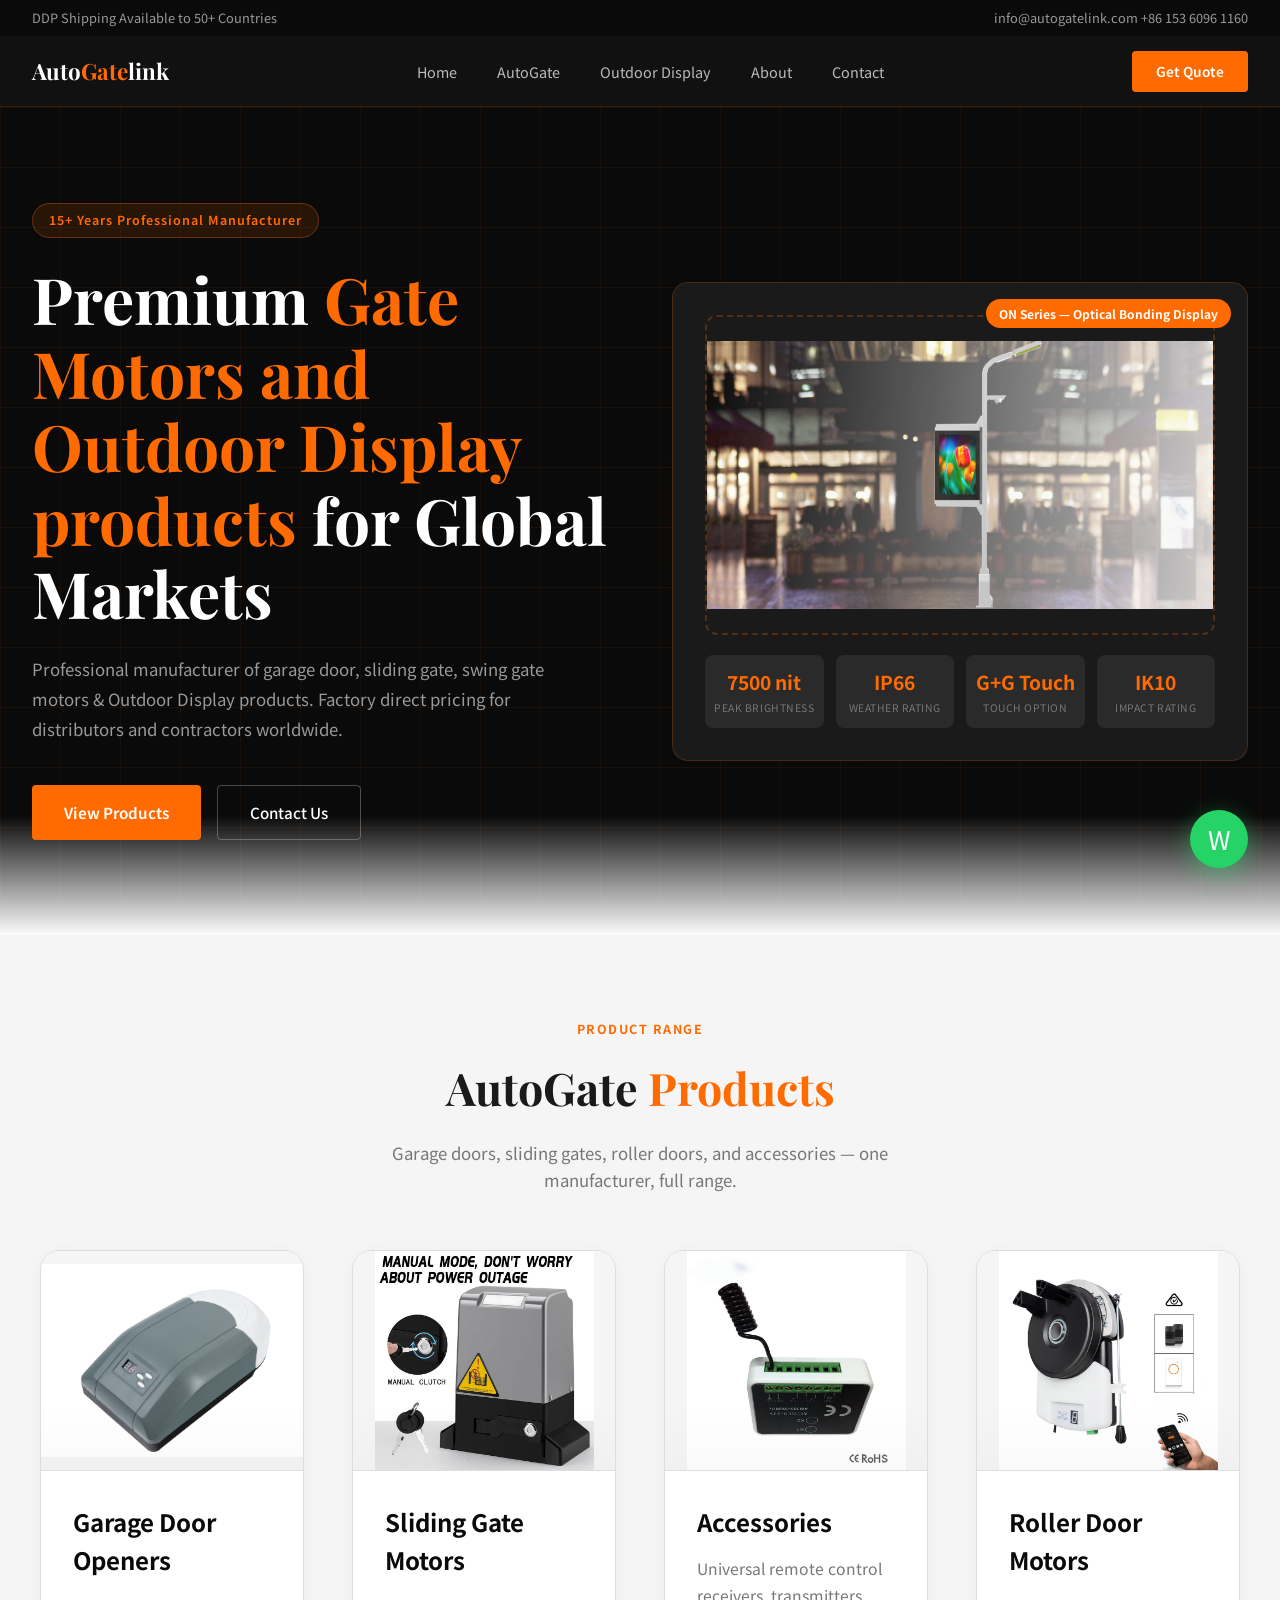
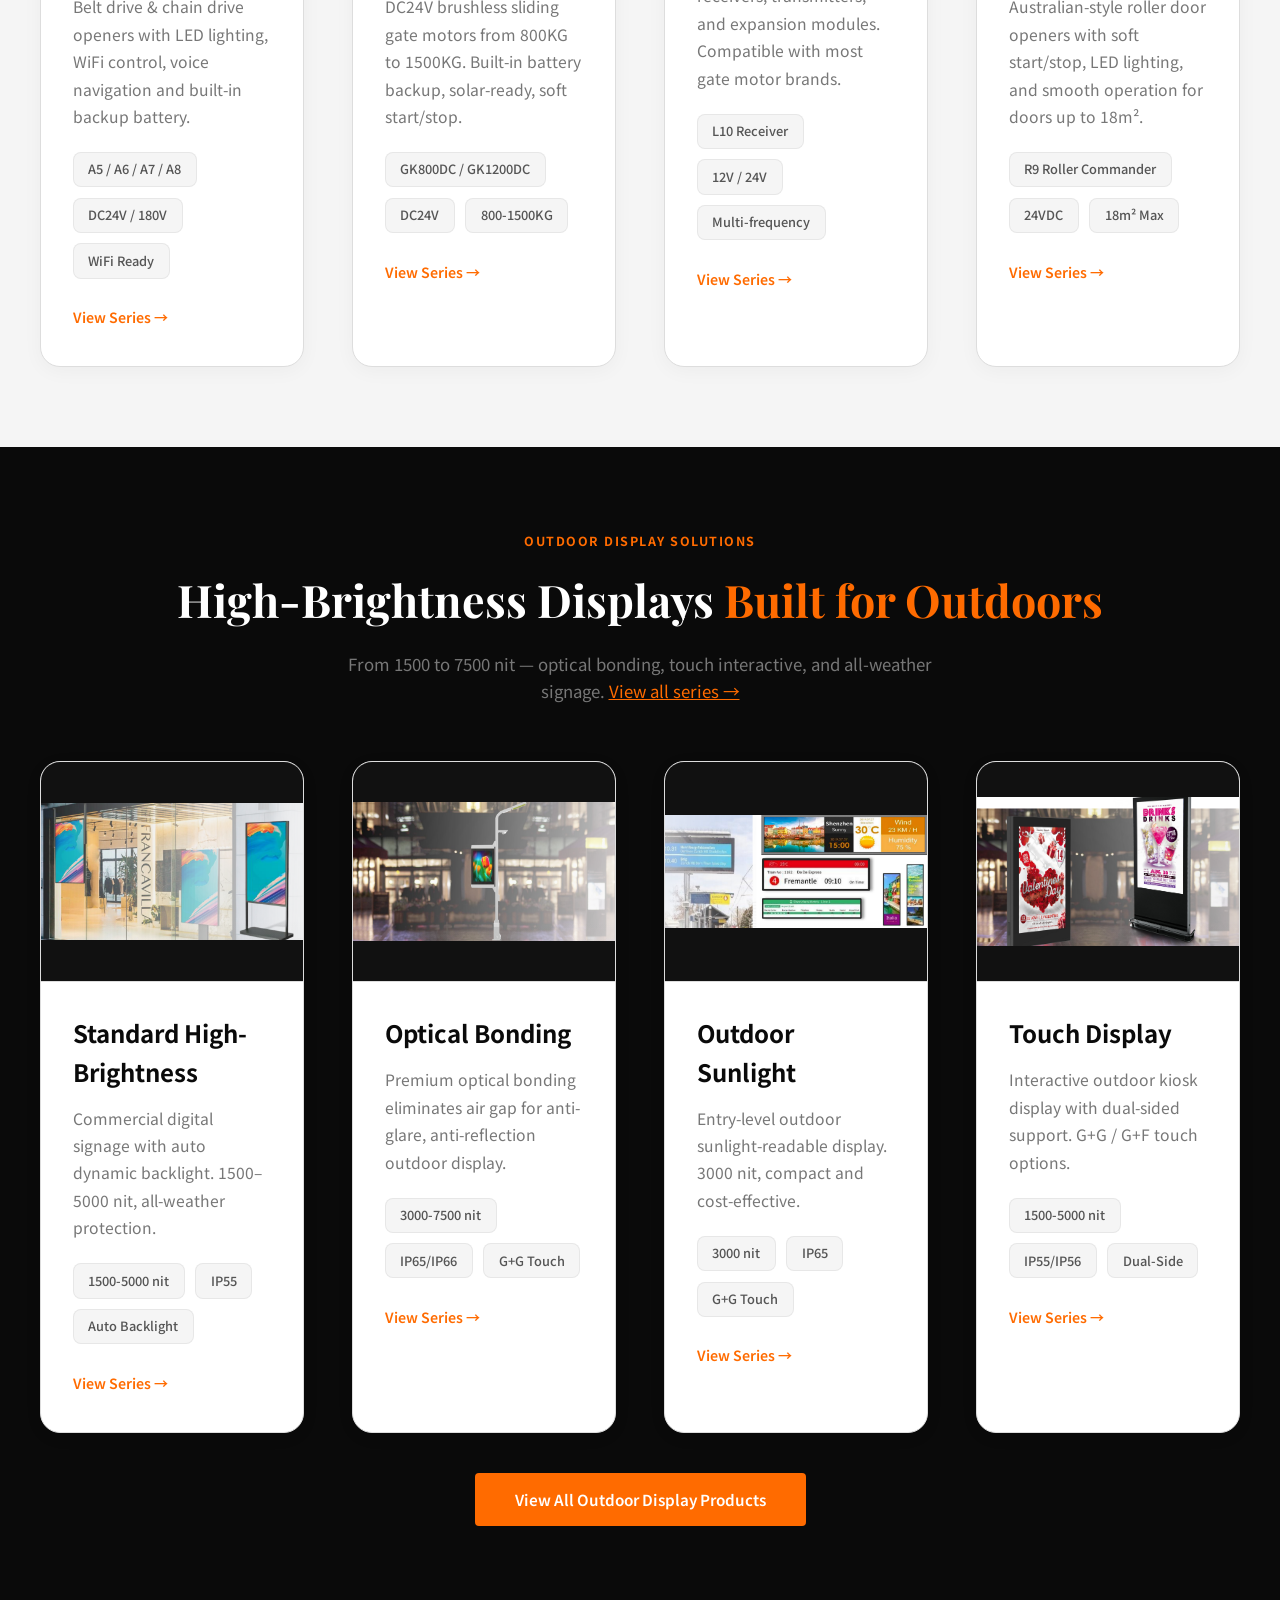
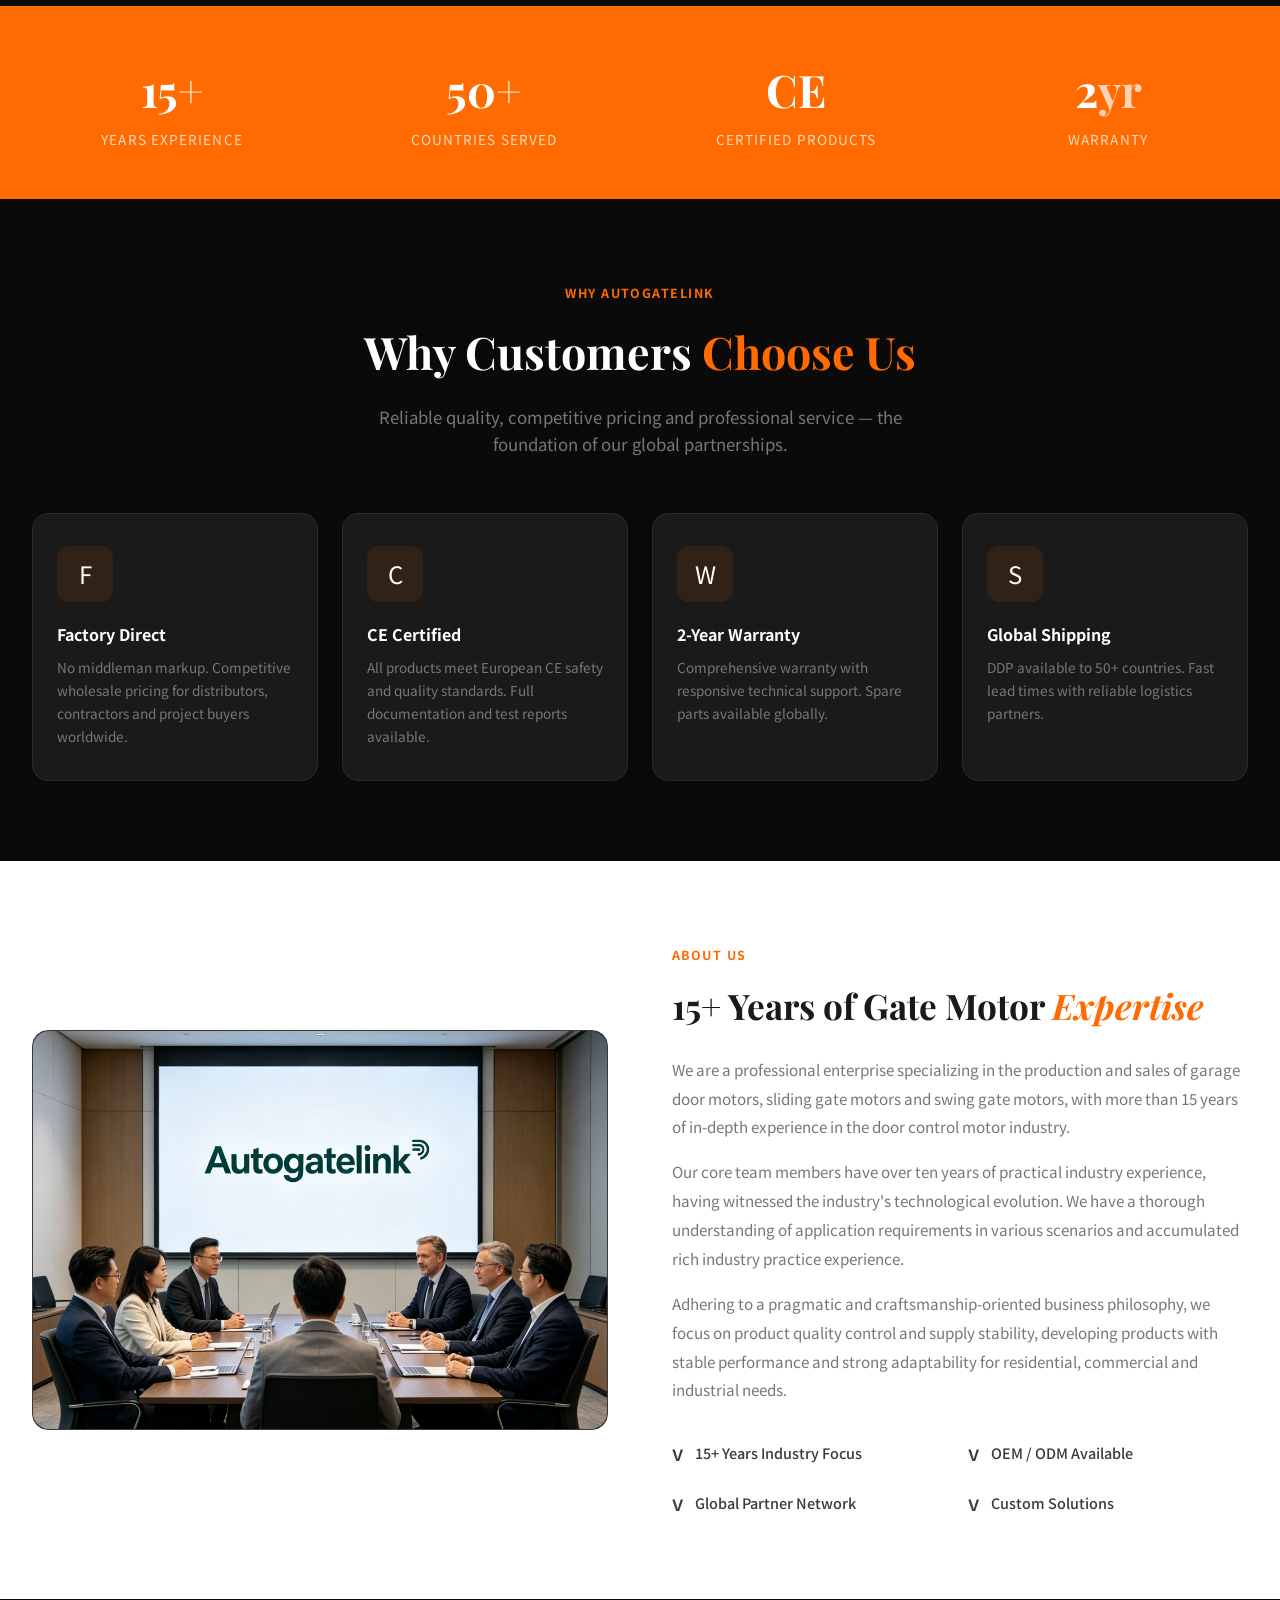
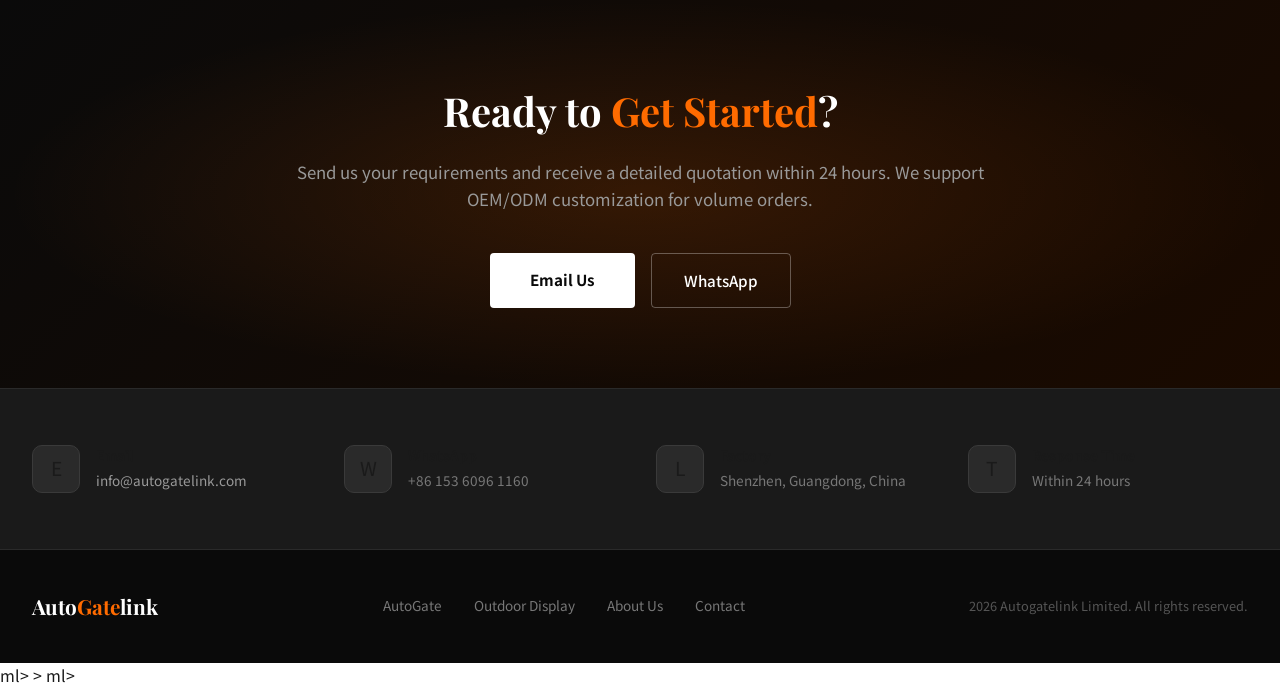
==== index.html @ 8f18ebf6 "add outdoor display add outdoor display" ====
﻿<!DOCTYPE html>
<html lang="en">
<head>
    <meta charset="UTF-8">
    <meta name="viewport" content="width=device-width, initial-scale=1.0">
    <title>Autogatelink Limited | Professional Gate Motor Manufacturer</title>
    <link rel="preconnect" href="https://fonts.googleapis.com">
    <link rel="preconnect" href="https://fonts.gstatic.com" crossorigin>
    <link href="https://fonts.googleapis.com/css2?family=Noto+Sans+SC:wght@300;400;500;600;700&family=Playfair+Display:wght@600;700&display=swap" rel="stylesheet">
    <style>
        :root {
            --primary: #FF6B00;
            --primary-dark: #E55A00;
            --dark: #0A0A0A;
            --gray-900: #1A1A1A;
            --gray-800: #2A2A2A;
            --gray-700: #3A3A3A;
            --gray-600: #555;
            --gray-500: #777;
            --gray-400: #999;
            --gray-300: #BBB;
            --gray-200: #DDD;
            --white: #FFFFFF;
            --bg-light: #F5F5F5;
        }
        * { margin: 0; padding: 0; box-sizing: border-box; }
        html { scroll-behavior: smooth; }
        body {
            font-family: 'Noto Sans SC', sans-serif;
            background: var(--white);
            color: var(--gray-900);
            line-height: 1.6;
            overflow-x: hidden;
        }

        /* Top Bar */
        .topbar { background: var(--dark); color: var(--gray-400); padding: 0.5rem 0; font-size: 0.8rem; }
        .topbar-inner { max-width: 1280px; margin: 0 auto; padding: 0 2rem; display: flex; justify-content: space-between; align-items: center; }
        .topbar a { color: var(--gray-400); text-decoration: none; transition: color 0.3s; }
        .topbar a:hover { color: var(--primary); }

        /* Navigation */
        nav { position: sticky; top: 0; z-index: 1000; background: rgba(10,10,10,0.97); backdrop-filter: blur(20px); border-bottom: 1px solid rgba(255,107,0,0.15); }
        .nav-inner { max-width: 1280px; margin: 0 auto; padding: 0 2rem; display: flex; justify-content: space-between; align-items: center; height: 70px; }
        .logo { font-family: 'Playfair Display', serif; font-size: 1.4rem; font-weight: 700; color: var(--white); text-decoration: none; }
        .logo span { color: var(--primary); }
        .nav-links { display: flex; gap: 2.5rem; list-style: none; }
        .nav-links a { color: var(--gray-300); text-decoration: none; font-size: 0.9rem; transition: color 0.3s; position: relative; }
        .nav-links a::after { content: ''; position: absolute; bottom: -4px; left: 0; width: 0; height: 2px; background: var(--primary); transition: width 0.3s; }
        .nav-links a:hover { color: var(--white); }
        .nav-links a:hover::after { width: 100%; }
        /* Products Dropdown */
        .nav-item-dropdown { position: relative; }
        .dropdown-menu { 
            position: absolute; top: 100%; left: 50%; transform: translateX(-50%) translateY(10px);
            background: rgba(10,10,10,0.98); backdrop-filter: blur(20px);
            border: 1px solid rgba(255,107,0,0.2); border-radius: 12px;
            padding: 0.75rem 0; min-width: 260px;
            opacity: 0; visibility: hidden; transition: all 0.25s ease;
            box-shadow: 0 20px 60px rgba(0,0,0,0.4);
        }
        .nav-item-dropdown:hover .dropdown-menu { opacity: 1; visibility: visible; transform: translateX(-50%) translateY(0); }
        .dropdown-menu a { display: block; padding: 0.75rem 1.5rem; color: var(--gray-300); text-decoration: none; font-size: 0.85rem; transition: all 0.2s; }
        .dropdown-menu a:hover { background: rgba(255,107,0,0.1); color: var(--primary); }
        .dropdown-menu a strong { color: var(--white); }
        .dropdown-divider { height: 1px; background: rgba(255,255,255,0.08); margin: 0.5rem 0; }

        .nav-cta { background: var(--primary); color: var(--white); padding: 0.6rem 1.5rem; border-radius: 4px; text-decoration: none; font-size: 0.85rem; font-weight: 600; transition: all 0.3s; }
        .nav-cta:hover { background: var(--primary-dark); transform: translateY(-2px); box-shadow: 0 8px 25px rgba(255,107,0,0.35); }

        /* Hero */
        .hero { min-height: 92vh; background: var(--dark); position: relative; display: flex; align-items: center; overflow: hidden; }
        .hero::after { content: ''; position: absolute; bottom: -1px; left: 0; right: 0; height: 120px; background: linear-gradient(to top, var(--white), transparent); }
        .hero-grid-bg { position: absolute; inset: 0; background-image: linear-gradient(rgba(255,107,0,0.06) 1px, transparent 1px), linear-gradient(90deg, rgba(255,107,0,0.06) 1px, transparent 1px); background-size: 60px 60px; }
        .hero-glow { position: absolute; top: 20%; right: 10%; width: 500px; height: 500px; background: radial-gradient(circle, rgba(255,107,0,0.15) 0%, transparent 70%); pointer-events: none; }
        .hero-inner { max-width: 1280px; margin: 0 auto; padding: 0 2rem; position: relative; z-index: 10; display: grid; grid-template-columns: 1fr 1fr; gap: 4rem; align-items: center; }
        .hero-badge { display: inline-flex; align-items: center; gap: 0.5rem; background: rgba(255,107,0,0.12); border: 1px solid rgba(255,107,0,0.3); color: var(--primary); padding: 0.4rem 1rem; border-radius: 50px; font-size: 0.78rem; font-weight: 600; letter-spacing: 0.08em; margin-bottom: 1.5rem; width: fit-content; }
        .hero h1 { font-family: 'Playfair Display', serif; font-size: clamp(2.8rem, 5vw, 4.2rem); color: var(--white); line-height: 1.15; margin-bottom: 1.5rem; }
        .hero h1 em { font-style: normal; color: var(--primary); }
        .hero-desc { font-size: 1.05rem; color: var(--gray-400); max-width: 520px; margin-bottom: 2.5rem; line-height: 1.8; }
        .hero-btns { display: flex; gap: 1rem; flex-wrap: wrap; }
        .btn-primary { background: var(--primary); color: var(--white); padding: 0.9rem 2rem; border-radius: 4px; text-decoration: none; font-weight: 600; font-size: 0.95rem; display: inline-flex; align-items: center; gap: 0.5rem; transition: all 0.3s; }
        .btn-primary:hover { background: var(--primary-dark); transform: translateY(-3px); box-shadow: 0 12px 35px rgba(255,107,0,0.4); }
        .btn-outline { background: transparent; color: var(--white); padding: 0.9rem 2rem; border-radius: 4px; text-decoration: none; font-weight: 500; font-size: 0.95rem; border: 1px solid rgba(255,255,255,0.25); transition: all 0.3s; }
        .btn-outline:hover { border-color: var(--primary); color: var(--primary); }
        .hero-product-card { background: var(--gray-900); border-radius: 16px; padding: 2rem; border: 1px solid rgba(255,107,0,0.2); position: relative; }
        .product-img-placeholder { width: 100%; height: 320px; background: linear-gradient(135deg, var(--gray-800) 0%, var(--gray-900) 100%); border-radius: 12px; display: flex; align-items: center; justify-content: center; flex-direction: column; gap: 0.5rem; border: 2px dashed rgba(255,107,0,0.25); }
        .product-img-placeholder .icon { font-size: 3rem; }
        .product-img-placeholder .text { font-size: 0.85rem; color: var(--gray-500); }
        .hero-model-tag { position: absolute; top: 1rem; right: 1rem; background: var(--primary); color: white; padding: 0.3rem 0.8rem; border-radius: 50px; font-size: 0.75rem; font-weight: 700; }
        .hero-specs-row { display: grid; grid-template-columns: repeat(4, 1fr); gap: 0.75rem; margin-top: 1.25rem; }
        .hero-spec { background: var(--gray-800); border-radius: 8px; padding: 0.75rem 0.5rem; text-align: center; }
        .hero-spec .val { font-size: 1.2rem; font-weight: 700; color: var(--primary); }
        .hero-spec .label { font-size: 0.65rem; color: var(--gray-500); text-transform: uppercase; letter-spacing: 0.05em; margin-top: 2px; }

        /* Section Commons */
        .section { padding: 5rem 2rem; }
        .section-dark { background: var(--dark); color: var(--white); }
        .section-light { background: var(--bg-light); }
        .section-white { background: var(--white); }
        .section-inner { max-width: 1280px; margin: 0 auto; }
        .section-tag { display: inline-block; color: var(--primary); font-size: 0.78rem; font-weight: 700; letter-spacing: 0.12em; text-transform: uppercase; margin-bottom: 0.75rem; }
        .section-title { font-family: 'Playfair Display', serif; font-size: clamp(2rem, 3.5vw, 2.8rem); margin-bottom: 1rem; }
        .section-title em { font-style: normal; color: var(--primary); }
        .section-subtitle { color: var(--gray-500); font-size: 1.05rem; max-width: 600px; }
        .section-header { margin-bottom: 3.5rem; }
        .section-header.center { text-align: center; }
        .section-header.center .section-subtitle { margin: 0 auto; }

        /* Products Grid - 2 Column Layout */
        .products-grid { display: grid; grid-template-columns: repeat(2, 1fr); gap: 3rem; max-width: 1100px; margin: 0 auto; }
        .product-card { background: var(--white); border-radius: 20px; overflow: hidden; border: 1px solid var(--gray-200); transition: all 0.4s cubic-bezier(0.4, 0, 0.2, 1); position: relative; box-shadow: 0 4px 20px rgba(0,0,0,0.04); }
        .product-card:hover { transform: translateY(-10px); box-shadow: 0 25px 70px rgba(0,0,0,0.12); border-color: var(--primary); }
        .product-card-img { height: 220px; background: linear-gradient(135deg, #fafafa 0%, #f0f0f0 100%); display: flex; align-items: center; justify-content: center; font-size: 3rem; border-bottom: 1px solid var(--gray-200); position: relative; overflow: hidden; }
        .product-card-img::after { content: ''; position: absolute; inset: 0; background: linear-gradient(to top, rgba(0,0,0,0.02) 0%, transparent 30%); }
        .product-card-badge { position: absolute; top: 1.5rem; left: 1.5rem; background: var(--primary); color: white; padding: 0.4rem 1.1rem; border-radius: 50px; font-size: 0.78rem; font-weight: 700; letter-spacing: 0.04em; text-transform: uppercase; }
        .product-card-body { padding: 2rem 2rem 2.25rem; }
        .product-card h3 { font-size: 1.5rem; font-weight: 700; margin-bottom: 0.85rem; color: var(--dark); }
        .product-card p { color: var(--gray-500); font-size: 0.98rem; margin-bottom: 1.35rem; line-height: 1.75; }
        .product-card-specs { display: flex; flex-wrap: wrap; gap: 0.65rem; margin-bottom: 1.6rem; }
        .spec-chip { background: var(--bg-light); color: var(--gray-600); padding: 0.4rem 0.9rem; border-radius: 8px; font-size: 0.8rem; font-weight: 500; border: 1px solid rgba(0,0,0,0.06); transition: all 0.2s; }
        .product-card:hover .spec-chip { background: rgba(255,107,0,0.08); border-color: rgba(255,107,0,0.15); color: var(--primary-dark); }
        .product-link { display: inline-flex; align-items: center; gap: 0.4rem; color: var(--primary); text-decoration: none; font-size: 0.88rem; font-weight: 600; transition: gap 0.3s; }
        .product-link:hover { gap: 0.8rem; }

        /* Features */
        .features-grid { display: grid; grid-template-columns: repeat(4, 1fr); gap: 1.5rem; }
        .feature-card { background: var(--gray-900); border-radius: 16px; padding: 2rem 1.5rem; border: 1px solid var(--gray-800); transition: all 0.3s; position: relative; overflow: hidden; }
        .feature-card::before { content: ''; position: absolute; top: 0; left: 0; right: 0; height: 3px; background: var(--primary); transform: scaleX(0); transition: transform 0.3s; }
        .feature-card:hover::before { transform: scaleX(1); }
        .feature-card:hover { border-color: rgba(255,107,0,0.3); background: var(--gray-800); }
        .feature-icon { width: 56px; height: 56px; background: rgba(255,107,0,0.1); border-radius: 12px; display: flex; align-items: center; justify-content: center; font-size: 1.5rem; margin-bottom: 1.25rem; }
        .feature-card h3 { font-size: 1rem; font-weight: 700; margin-bottom: 0.5rem; color: var(--white); }
        .feature-card p { color: var(--gray-500); font-size: 0.85rem; line-height: 1.7; }

        /* Stats Bar */
        .stats-bar { background: var(--primary); padding: 3rem 2rem; }
        .stats-inner { max-width: 1280px; margin: 0 auto; display: grid; grid-template-columns: repeat(4, 1fr); gap: 2rem; text-align: center; }
        .stat-item .num { font-family: 'Playfair Display', serif; font-size: 2.8rem; font-weight: 700; color: var(--white); }
        .stat-item .num span { color: rgba(255,255,255,0.7); }
        .stat-item .txt { font-size: 0.85rem; color: rgba(255,255,255,0.75); margin-top: 0.25rem; text-transform: uppercase; letter-spacing: 0.08em; }

        /* About */
        .about-grid { display: grid; grid-template-columns: 1fr 1fr; gap: 4rem; align-items: center; }
        .about-img { height: 400px; background: linear-gradient(135deg, var(--gray-800) 0%, var(--gray-900) 100%); border-radius: 16px; display: flex; align-items: center; justify-content: center; font-size: 4rem; border: 1px solid var(--gray-700); flex-direction: column; gap: 0.5rem; }
        .about-img span { font-size: 1rem; color: var(--gray-500); }
        .about-text h2 { font-family: 'Playfair Display', serif; font-size: 2.2rem; margin-bottom: 1.25rem; }
        .about-text p { color: var(--gray-500); font-size: 0.95rem; margin-bottom: 1rem; line-height: 1.9; }
        .about-highlights { display: grid; grid-template-columns: 1fr 1fr; gap: 1rem; margin-top: 2rem; }
        .about-highlight { display: flex; align-items: center; gap: 0.75rem; }
        .about-highlight .icon { font-size: 1.3rem; }
        .about-highlight span { font-size: 0.9rem; font-weight: 500; color: var(--gray-700); }

        /* CTA */
        .cta-section { background: linear-gradient(135deg, var(--dark) 0%, #1a0a00 100%); padding: 5rem 2rem; text-align: center; position: relative; overflow: hidden; }
        .cta-section::before { content: ''; position: absolute; inset: 0; background: radial-gradient(ellipse at center, rgba(255,107,0,0.15) 0%, transparent 70%); }
        .cta-inner { position: relative; z-index: 10; max-width: 700px; margin: 0 auto; }
        .cta-section h2 { font-family: 'Playfair Display', serif; font-size: 2.5rem; color: var(--white); margin-bottom: 1rem; }
        .cta-section h2 em { color: var(--primary); font-style: normal; }
        .cta-section p { color: var(--gray-400); font-size: 1.05rem; margin-bottom: 2.5rem; }
        .cta-buttons { display: flex; gap: 1rem; justify-content: center; flex-wrap: wrap; }
        .btn-white { background: var(--white); color: var(--dark); padding: 0.9rem 2.5rem; border-radius: 4px; text-decoration: none; font-weight: 700; font-size: 0.95rem; transition: all 0.3s; }
        .btn-white:hover { background: var(--gray-200); transform: translateY(-3px); }

        /* Contact Strip */
        .contact-strip { background: var(--gray-900); padding: 3.5rem 2rem; border-top: 1px solid var(--gray-800); }
        .contact-grid { max-width: 1280px; margin: 0 auto; display: grid; grid-template-columns: repeat(4, 1fr); gap: 2rem; }
        .contact-item { display: flex; gap: 1rem; align-items: flex-start; }
        .contact-icon { width: 48px; height: 48px; min-width: 48px; background: var(--gray-800); border-radius: 10px; display: flex; align-items: center; justify-content: center; font-size: 1.2rem; border: 1px solid var(--gray-700); }
        .contact-item h4 { font-size: 0.85rem; margin-bottom: 0.2rem; }
        .contact-item p { color: var(--gray-500); font-size: 0.85rem; }
        .contact-item a { color: var(--gray-400); text-decoration: none; transition: color 0.3s; }
        .contact-item a:hover { color: var(--primary); }

        /* Footer */
        footer { background: var(--dark); padding: 2.5rem 2rem; border-top: 1px solid var(--gray-800); }
        .footer-inner { max-width: 1280px; margin: 0 auto; display: flex; justify-content: space-between; align-items: center; }
        .footer-logo { font-family: 'Playfair Display', serif; font-size: 1.3rem; font-weight: 700; color: var(--white); }
        .footer-logo span { color: var(--primary); }
        .footer-links { display: flex; gap: 2rem; }
        .footer-links a { color: var(--gray-500); text-decoration: none; font-size: 0.85rem; transition: color 0.3s; }
        .footer-links a:hover { color: var(--white); }
        .footer-copy { color: var(--gray-600); font-size: 0.8rem; }

        /* WhatsApp Float */
        .whatsapp-float { position: fixed; bottom: 2rem; right: 2rem; width: 58px; height: 58px; background: #25D366; border-radius: 50%; display: flex; align-items: center; justify-content: center; color: white; font-size: 1.6rem; text-decoration: none; box-shadow: 0 6px 25px rgba(37,211,102,0.45); z-index: 999; transition: all 0.3s; }
        .whatsapp-float:hover { transform: scale(1.12); box-shadow: 0 10px 35px rgba(37,211,102,0.55); }

        /* Responsive */
        @media (max-width: 1024px) {
            .hero-inner { grid-template-columns: 1fr; }
            .hero-content { order: 1; }
            .hero-visual { order: 2; }
            .hero-desc { margin: 0 auto 2.5rem; }
            .hero-btns { justify-content: center; }
            .products-grid { grid-template-columns: 1fr; max-width: 500px; gap: 2rem; }
            .product-card-img { height: 260px; }
            .features-grid { grid-template-columns: repeat(2, 1fr); }
            .stats-inner { grid-template-columns: repeat(2, 1fr); }
            .about-grid { grid-template-columns: 1fr; }
            .contact-grid { grid-template-columns: repeat(2, 1fr); }
        }
        @media (max-width: 768px) {
            .nav-links { display: none; }
            .products-grid { grid-template-columns: 1fr; }
            .product-card-img { height: 220px; }
            .product-card-body { padding: 1.5rem; }
            .features-grid { grid-template-columns: 1fr; }
            .stats-inner { grid-template-columns: 1fr 1fr; }
            .contact-grid { grid-template-columns: 1fr; }
            .footer-inner { flex-direction: column; gap: 1.5rem; text-align: center; }
            .about-highlights { grid-template-columns: 1fr; }
        }
    </style>
</head>
<body>
    <!-- Top Bar -->
    <div class="topbar">
        <div class="topbar-inner">
            <span>DDP Shipping Available to 50+ Countries</span>
            <div class="topbar-links">
                <a href="mailto:info@autogatelink.com">info@autogatelink.com</a>
                <a href="#">+86 153 6096 1160</a>
            </div>
        </div>
    </div>

    <!-- Navigation -->
    <nav>
        <div class="nav-inner">
            <a href="index.html" class="logo">Auto<span>Gate</span>link</a>
            <ul class="nav-links">
                <li><a href="index.html" class="active">Home</a></li>
                            <li class="nav-item-dropdown">
                <a href="products.html">AutoGate</a>
                <div class="dropdown-menu">
                    <a href="products.html#a-series"><strong>A Series</strong><br><span style="font-size:0.75rem;opacity:0.7">Garage Door Openers</span></a>
                    <a href="products.html#g-series"><strong>G Series</strong><br><span style="font-size:0.75rem;opacity:0.7">Sliding Gate Motors</span></a>
                    <a href="products.html#l-series"><strong>L Series</strong><br><span style="font-size:0.75rem;opacity:0.7">Accessories</span></a>
                    <a href="products.html#r-series"><strong>R Series</strong><br><span style="font-size:0.75rem;opacity:0.7">Roller Door Motors</span></a>
                    <div class="dropdown-divider"></div>
                    <a href="contact.html">Request Custom Quote</a>
                </div>
            </li>
                <li class="nav-item-dropdown">
                    <a href="outdoor-display.html">Outdoor Display</a>
                    <div class="dropdown-menu">
                        <a href="outdoor-display.html#sw-series"><strong>SW Series</strong><br><span style="font-size:0.75rem;opacity:0.7">Standard High-Brightness</span></a>
                        <a href="outdoor-display.html#on-series"><strong>ON Series</strong><br><span style="font-size:0.75rem;opacity:0.7">Optical Bonding</span></a>
                        <a href="outdoor-display.html#os-series"><strong>OS Series</strong><br><span style="font-size:0.75rem;opacity:0.7">Outdoor Sunlight</span></a>
                        <a href="outdoor-display.html#ot-series"><strong>OT Series</strong><br><span style="font-size:0.75rem;opacity:0.7">Touch Display</span></a>
                        <div class="dropdown-divider"></div>
                        <a href="contact.html">Request Custom Quote</a>
                    </div>
                </li>
                <li><a href="about.html">About</a></li>
                <li><a href="contact.html">Contact</a></li>
            </ul>
            <a href="contact.html" class="nav-cta">Get Quote</a>
        </div>
    </nav>

    <!-- Hero -->
    <section class="hero">
        <div class="hero-grid-bg"></div>
        <div class="hero-glow"></div>
        <div class="hero-inner">
            <div class="hero-content">
                <div class="hero-badge">15+ Years Professional Manufacturer</div>
                <h1>Premium <em>Gate Motors and Outdoor Display products</em> for Global Markets</h1>
                <p class="hero-desc">
                    Professional manufacturer of garage door, sliding gate, swing gate motors & Outdoor Display products. Factory direct pricing for distributors and contractors worldwide.
                </p>
                <div class="hero-btns">
                    <a href="products.html" class="btn-primary">View Products</a>
                    <a href="contact.html" class="btn-outline">Contact Us</a>
                </div>
            </div>
            <div class="hero-visual">
                <div class="hero-product-card">
                    <span class="hero-model-tag">ON Series — Optical Bonding Display</span>
                    <div class="product-img-placeholder" style="background:#1a1a1a;">
                        <img src="images/outdoor-display/ON/ONC.png" alt="ON Series Optical Bonding Display" style="width:100%;height:320px;object-fit:contain;border-radius:8px;">
                    </div>
                    <div class="hero-specs-row">
                        <div class="hero-spec">
                            <div class="val">7500 nit</div>
                            <div class="label">Peak Brightness</div>
                        </div>
                        <div class="hero-spec">
                            <div class="val">IP66</div>
                            <div class="label">Weather Rating</div>
                        </div>
                        <div class="hero-spec">
                            <div class="val">G+G Touch</div>
                            <div class="label">Touch Option</div>
                        </div>
                        <div class="hero-spec">
                            <div class="val">IK10</div>
                            <div class="label">Impact Rating</div>
                        </div>
                    </div>
                </div>
            </div>
        </div>
    </section>

    <!-- Products -->
    <section class="section section-light" id="products">
        <div class="section-inner">
            <div class="section-header center">
                <div class="section-tag">Product Range</div>
                <h2 class="section-title">AutoGate <em>Products</em></h2>
                <p class="section-subtitle">Garage doors, sliding gates, roller doors, and accessories — one manufacturer, full range.</p>
            </div>
            <div class="products-grid" style="grid-template-columns:repeat(4,1fr);max-width:1200px;">
                <!-- A Series -->
                <div class="product-card">
                    <div class="product-card-badge">A Series</div>
                    <div class="product-card-img" style="background:#f5f5f5;display:flex;align-items:center;justify-content:center;">
                        <img src="images/garage-door/A5/garage door opener.jpg" alt="A Series Garage Door Opener" style="width:100%;height:100%;object-fit:contain;">
                    </div>
                    <div class="product-card-body">
                        <h3>Garage Door Openers</h3>
                        <p>Belt drive &amp; chain drive openers with LED lighting, WiFi control, voice navigation and built-in backup battery.</p>
                        <div class="product-card-specs">
                            <span class="spec-chip">A5 / A6 / A7 / A8</span>
                            <span class="spec-chip">DC24V / 180V</span>
                            <span class="spec-chip">WiFi Ready</span>
                        </div>
                        <a href="products.html#a-series" class="product-link">View Series &rarr;</a>
                    </div>
                </div>
                <!-- G Series -->
                <div class="product-card">
                    <div class="product-card-badge">G Series</div>
                    <div class="product-card-img" style="background:#f5f5f5;display:flex;align-items:center;justify-content:center;">
                        <img src="images/sliding-gate/04.jpg" alt="G Series Sliding Gate Motor" style="width:100%;height:100%;object-fit:contain;">
                    </div>
                    <div class="product-card-body">
                        <h3>Sliding Gate Motors</h3>
                        <p>DC24V brushless sliding gate motors from 800KG to 1500KG. Built-in battery backup, solar-ready, soft start/stop.</p>
                        <div class="product-card-specs">
                            <span class="spec-chip">GK800DC / GK1200DC</span>
                            <span class="spec-chip">DC24V</span>
                            <span class="spec-chip">800-1500KG</span>
                        </div>
                        <a href="products.html#g-series" class="product-link">View Series &rarr;</a>
                    </div>
                </div>
                <!-- L Series -->
                <div class="product-card">
                    <div class="product-card-badge">L Series</div>
                    <div class="product-card-img" style="background:#f5f5f5;display:flex;align-items:center;justify-content:center;">
                        <img src="images/accessories/L10/Universal Receiver Switch Yet402mf-V3.0.png" alt="L Series Accessories" style="width:100%;height:100%;object-fit:contain;">
                    </div>
                    <div class="product-card-body">
                        <h3>Accessories</h3>
                        <p>Universal remote control receivers, transmitters, and expansion modules. Compatible with most gate motor brands.</p>
                        <div class="product-card-specs">
                            <span class="spec-chip">L10 Receiver</span>
                            <span class="spec-chip">12V / 24V</span>
                            <span class="spec-chip">Multi-frequency</span>
                        </div>
                        <a href="products.html#l-series" class="product-link">View Series &rarr;</a>
                    </div>
                </div>
                <!-- R Series -->
                <div class="product-card">
                    <div class="product-card-badge">R Series</div>
                    <div class="product-card-img" style="background:#f5f5f5;display:flex;align-items:center;justify-content:center;">
                        <img src="images/roller-door/R9/Australian style roller door opener.png" alt="R Series Roller Door Motor" style="width:100%;height:100%;object-fit:contain;">
                    </div>
                    <div class="product-card-body">
                        <h3>Roller Door Motors</h3>
                        <p>Australian-style roller door openers with soft start/stop, LED lighting, and smooth operation for doors up to 18m&sup2;.</p>
                        <div class="product-card-specs">
                            <span class="spec-chip">R9 Roller Commander</span>
                            <span class="spec-chip">24VDC</span>
                            <span class="spec-chip">18m&sup2; Max</span>
                        </div>
                        <a href="products.html#r-series" class="product-link">View Series &rarr;</a>
                    </div>
                </div>
            </div>
        </div>
    </section>

    <!-- Outdoor Display Section -->
    <section class="section" id="outdoor-display" style="background:#0a0a0a;color:#fff;">
        <div class="section-inner">
            <div class="section-header center">
                <div class="section-tag" style="color:#FF6B00;">Outdoor Display Solutions</div>
                <h2 class="section-title" style="color:#fff;">High-Brightness Displays <em>Built for Outdoors</em></h2>
                <p class="section-subtitle">From 1500 to 7500 nit — optical bonding, touch interactive, and all-weather signage. <a href="outdoor-display.html" style="color:#FF6B00;">View all series &rarr;</a></p>
            </div>
            <div class="products-grid" style="grid-template-columns:repeat(4,1fr);max-width:1200px;">
                <!-- SW Series -->
                <div class="product-card">
                    <div class="product-card-badge" style="background:#FF6B00;">SW Series</div>
                    <div class="product-card-img" style="background:#111;display:flex;align-items:center;justify-content:center;">
                        <img src="images/outdoor-display/SW/SWC.png" alt="SW Series" style="width:100%;height:100%;object-fit:contain;">
                    </div>
                    <div class="product-card-body">
                        <h3>Standard High-Brightness</h3>
                        <p>Commercial digital signage with auto dynamic backlight. 1500–5000 nit, all-weather protection.</p>
                        <div class="product-card-specs">
                            <span class="spec-chip">1500-5000 nit</span>
                            <span class="spec-chip">IP55</span>
                            <span class="spec-chip">Auto Backlight</span>
                        </div>
                        <a href="outdoor-display.html#sw-series" class="product-link">View Series &rarr;</a>
                    </div>
                </div>
                <!-- ON Series -->
                <div class="product-card">
                    <div class="product-card-badge" style="background:#FF6B00;">ON Series</div>
                    <div class="product-card-img" style="background:#111;display:flex;align-items:center;justify-content:center;">
                        <img src="images/outdoor-display/ON/ONC.png" alt="ON Series" style="width:100%;height:100%;object-fit:contain;">
                    </div>
                    <div class="product-card-body">
                        <h3>Optical Bonding</h3>
                        <p>Premium optical bonding eliminates air gap for anti-glare, anti-reflection outdoor display.</p>
                        <div class="product-card-specs">
                            <span class="spec-chip">3000-7500 nit</span>
                            <span class="spec-chip">IP65/IP66</span>
                            <span class="spec-chip">G+G Touch</span>
                        </div>
                        <a href="outdoor-display.html#on-series" class="product-link">View Series &rarr;</a>
                    </div>
                </div>
                <!-- OS Series -->
                <div class="product-card">
                    <div class="product-card-badge" style="background:#FF6B00;">OS Series</div>
                    <div class="product-card-img" style="background:#111;display:flex;align-items:center;justify-content:center;">
                        <img src="images/outdoor-display/OS/OSC.png" alt="OS Series" style="width:100%;height:100%;object-fit:contain;">
                    </div>
                    <div class="product-card-body">
                        <h3>Outdoor Sunlight</h3>
                        <p>Entry-level outdoor sunlight-readable display. 3000 nit, compact and cost-effective.</p>
                        <div class="product-card-specs">
                            <span class="spec-chip">3000 nit</span>
                            <span class="spec-chip">IP65</span>
                            <span class="spec-chip">G+G Touch</span>
                        </div>
                        <a href="outdoor-display.html#os-series" class="product-link">View Series &rarr;</a>
                    </div>
                </div>
                <!-- OT Series -->
                <div class="product-card">
                    <div class="product-card-badge" style="background:#FF6B00;">OT Series</div>
                    <div class="product-card-img" style="background:#111;display:flex;align-items:center;justify-content:center;">
                        <img src="images/outdoor-display/OT/OTC.png" alt="OT Series" style="width:100%;height:100%;object-fit:contain;">
                    </div>
                    <div class="product-card-body">
                        <h3>Touch Display</h3>
                        <p>Interactive outdoor kiosk display with dual-sided support. G+G / G+F touch options.</p>
                        <div class="product-card-specs">
                            <span class="spec-chip">1500-5000 nit</span>
                            <span class="spec-chip">IP55/IP56</span>
                            <span class="spec-chip">Dual-Side</span>
                        </div>
                        <a href="outdoor-display.html#ot-series" class="product-link">View Series &rarr;</a>
                    </div>
                </div>
            </div>
            <div style="text-align:center;margin-top:2.5rem;">
                <a href="outdoor-display.html" class="btn-primary" style="background:#FF6B00;color:#fff;padding:0.9rem 2.5rem;border-radius:4px;font-weight:600;text-decoration:none;display:inline-block;">View All Outdoor Display Products</a>
            </div>
        </div>
    </section>

    <!-- Stats Bar -->
    <div class="stats-bar">
        <div class="stats-inner">
            <div class="stat-item">
                <div class="num">15<span>+</span></div>
                <div class="txt">Years Experience</div>
            </div>
            <div class="stat-item">
                <div class="num">50<span>+</span></div>
                <div class="txt">Countries Served</div>
            </div>
            <div class="stat-item">
                <div class="num">CE</div>
                <div class="txt">Certified Products</div>
            </div>
            <div class="stat-item">
                <div class="num">2<span>yr</span></div>
                <div class="txt">Warranty</div>
            </div>
        </div>
    </div>

    <!-- Features -->
    <section class="section section-dark" id="features">
        <div class="section-inner">
            <div class="section-header center">
                <div class="section-tag">Why Autogatelink</div>
                <h2 class="section-title">Why Customers <em>Choose Us</em></h2>
                <p class="section-subtitle">Reliable quality, competitive pricing and professional service — the foundation of our global partnerships.</p>
            </div>
            <div class="features-grid">
                <div class="feature-card">
                    <div class="feature-icon">F</div>
                    <h3>Factory Direct</h3>
                    <p>No middleman markup. Competitive wholesale pricing for distributors, contractors and project buyers worldwide.</p>
                </div>
                <div class="feature-card">
                    <div class="feature-icon">C</div>
                    <h3>CE Certified</h3>
                    <p>All products meet European CE safety and quality standards. Full documentation and test reports available.</p>
                </div>
                <div class="feature-card">
                    <div class="feature-icon">W</div>
                    <h3>2-Year Warranty</h3>
                    <p>Comprehensive warranty with responsive technical support. Spare parts available globally.</p>
                </div>
                <div class="feature-card">
                    <div class="feature-icon">S</div>
                    <h3>Global Shipping</h3>
                    <p>DDP available to 50+ countries. Fast lead times with reliable logistics partners.</p>
                </div>
            </div>
        </div>
    </section>

    <!-- About -->
    <section class="section section-white" id="about">
        <div class="section-inner">
            <div class="about-grid">
                <div class="about-img"><img src="images/factory/Autogatelink-meeting%20room.png" alt="Autogatelink Team Meeting" style="width:100%;height:100%;object-fit:cover;border-radius:16px;"></div>
                <div class="about-text">
                    <div class="section-tag">About Us</div>
                    <h2>15+ Years of Gate Motor <em style="color:var(--primary)">Expertise</em></h2>
                    <p>We are a professional enterprise specializing in the production and sales of garage door motors, sliding gate motors and swing gate motors, with more than 15 years of in-depth experience in the door control motor industry.</p>
                    <p>Our core team members have over ten years of practical industry experience, having witnessed the industry's technological evolution. We have a thorough understanding of application requirements in various scenarios and accumulated rich industry practice experience.</p>
                    <p>Adhering to a pragmatic and craftsmanship-oriented business philosophy, we focus on product quality control and supply stability, developing products with stable performance and strong adaptability for residential, commercial and industrial needs.</p>
                    <div class="about-highlights">
                        <div class="about-highlight"><span class="icon">v</span><span>15+ Years Industry Focus</span></div>
                        <div class="about-highlight"><span class="icon">v</span><span>OEM / ODM Available</span></div>
                        <div class="about-highlight"><span class="icon">v</span><span>Global Partner Network</span></div>
                        <div class="about-highlight"><span class="icon">v</span><span>Custom Solutions</span></div>
                    </div>
                </div>
            </div>
        </div>
    </section>

    <!-- CTA -->
    <section class="cta-section">
        <div class="cta-inner">
            <h2>Ready to <em>Get Started</em>?</h2>
            <p>Send us your requirements and receive a detailed quotation within 24 hours. We support OEM/ODM customization for volume orders.</p>
            <div class="cta-buttons">
                <a href="mailto:info@autogatelink.com" class="btn-white">Email Us</a>
                <a href="https://wa.me/8615360961160" class="btn-outline" style="border-color:rgba(255,255,255,0.3);color:white" target="_blank">WhatsApp</a>
            </div>
        </div>
    </section>

    <!-- Contact Strip -->
    <section class="contact-strip" id="contact">
        <div class="contact-grid">
            <div class="contact-item">
                <div class="contact-icon">E</div>
                <div>
                    <h4>Email</h4>
                    <p><a href="mailto:info@autogatelink.com">info@autogatelink.com</a></p>
                </div>
            </div>
            <div class="contact-item">
                <div class="contact-icon">W</div>
                <div>
                    <h4>WhatsApp</h4>
                    <p>+86 153 6096 1160</p>
                </div>
            </div>
            <div class="contact-item">
                <div class="contact-icon">L</div>
                <div>
                    <h4>Factory</h4>
                    <p>Shenzhen, Guangdong, China</p>
                </div>
            </div>
            <div class="contact-item">
                <div class="contact-icon">T</div>
                <div>
                    <h4>Response Time</h4>
                    <p>Within 24 hours</p>
                </div>
            </div>
        </div>
    </section>

    <!-- Footer -->
        <footer>
        <div class="footer-inner">
            <div class="footer-logo">Auto<span>Gate</span>link</div>
            <div class="footer-links">
                <a href="products.html">AutoGate</a>
                <a href="outdoor-display.html">Outdoor Display</a>
                <a href="about.html">About Us</a>
                <a href="contact.html">Contact</a>
            </div>
            <div class="footer-copy">2026 Autogatelink Limited. All rights reserved.</div>
        </div>
    </footer>

    <!-- WhatsApp Float -->
    <a href="https://wa.me/8615360961160" class="whatsapp-float" target="_blank" title="Chat on WhatsApp">W</a>
</body>
</html>
ml>
>
</html>
ml>
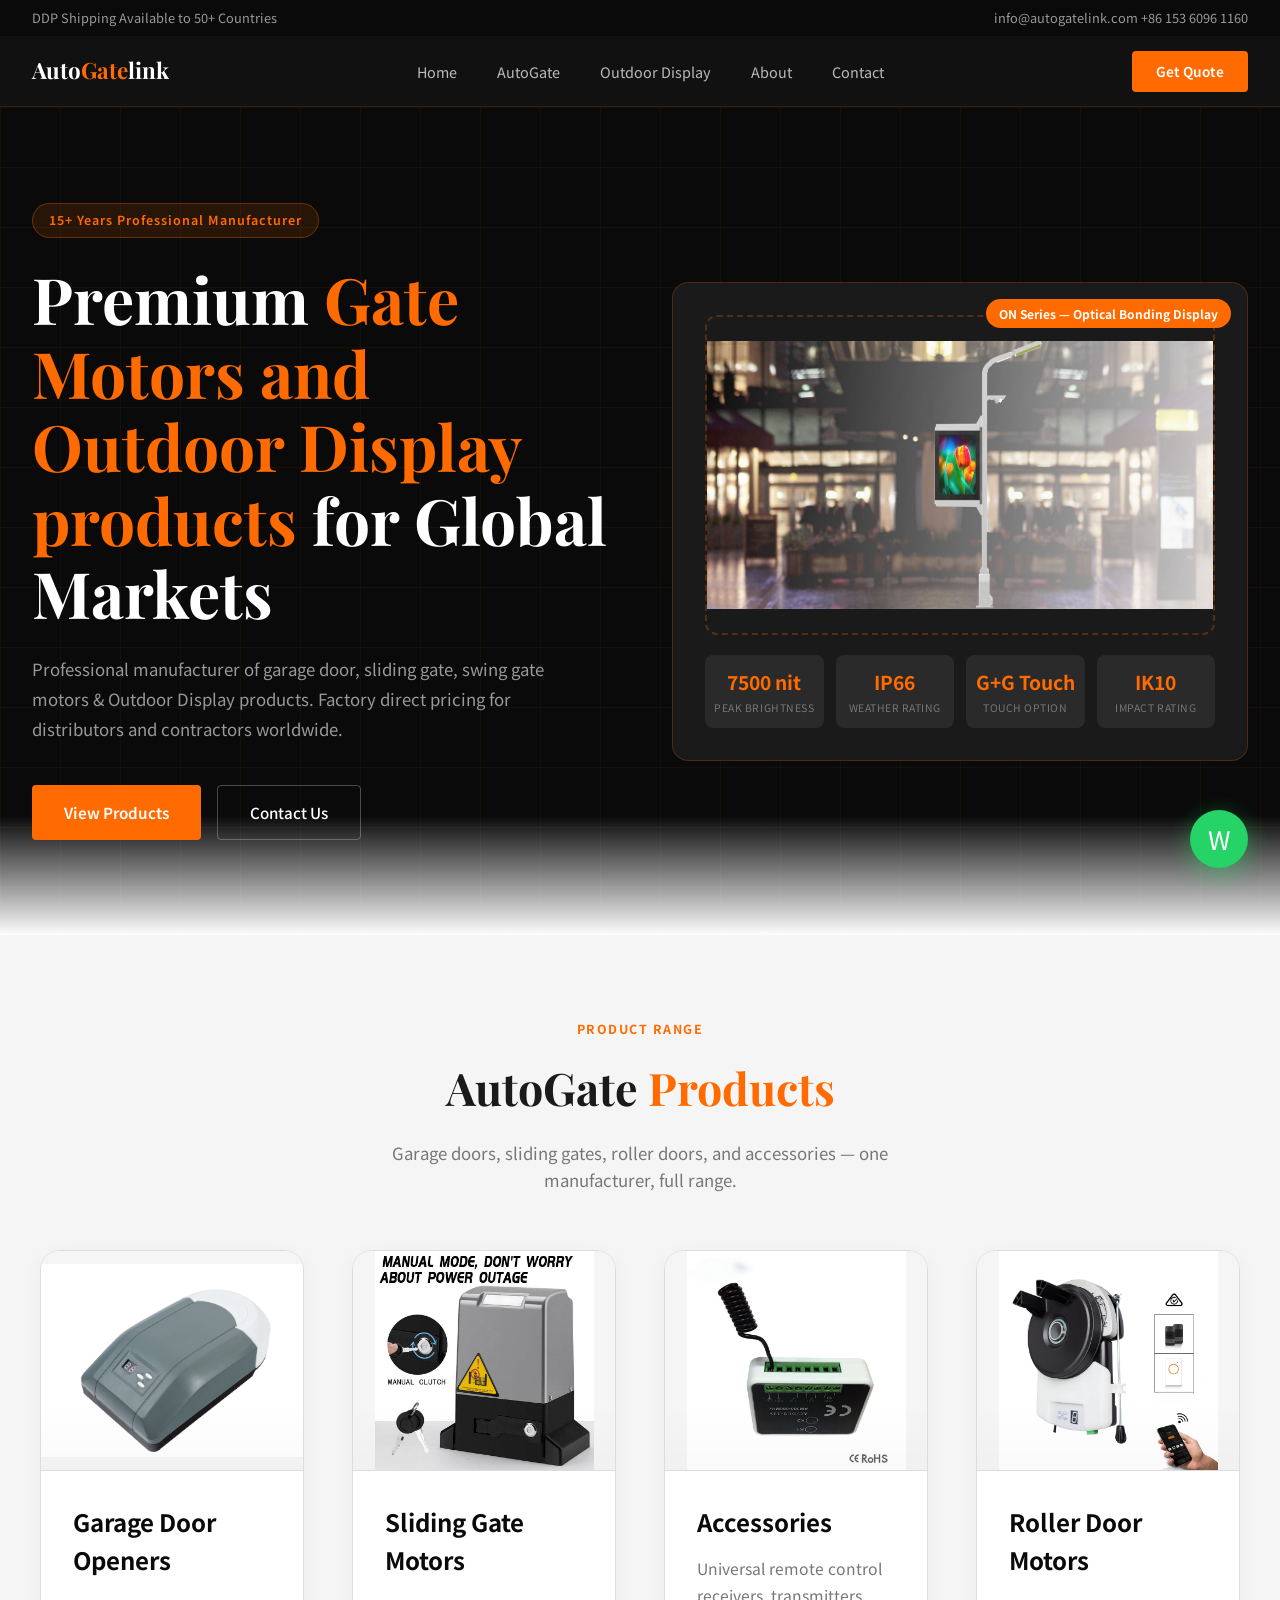
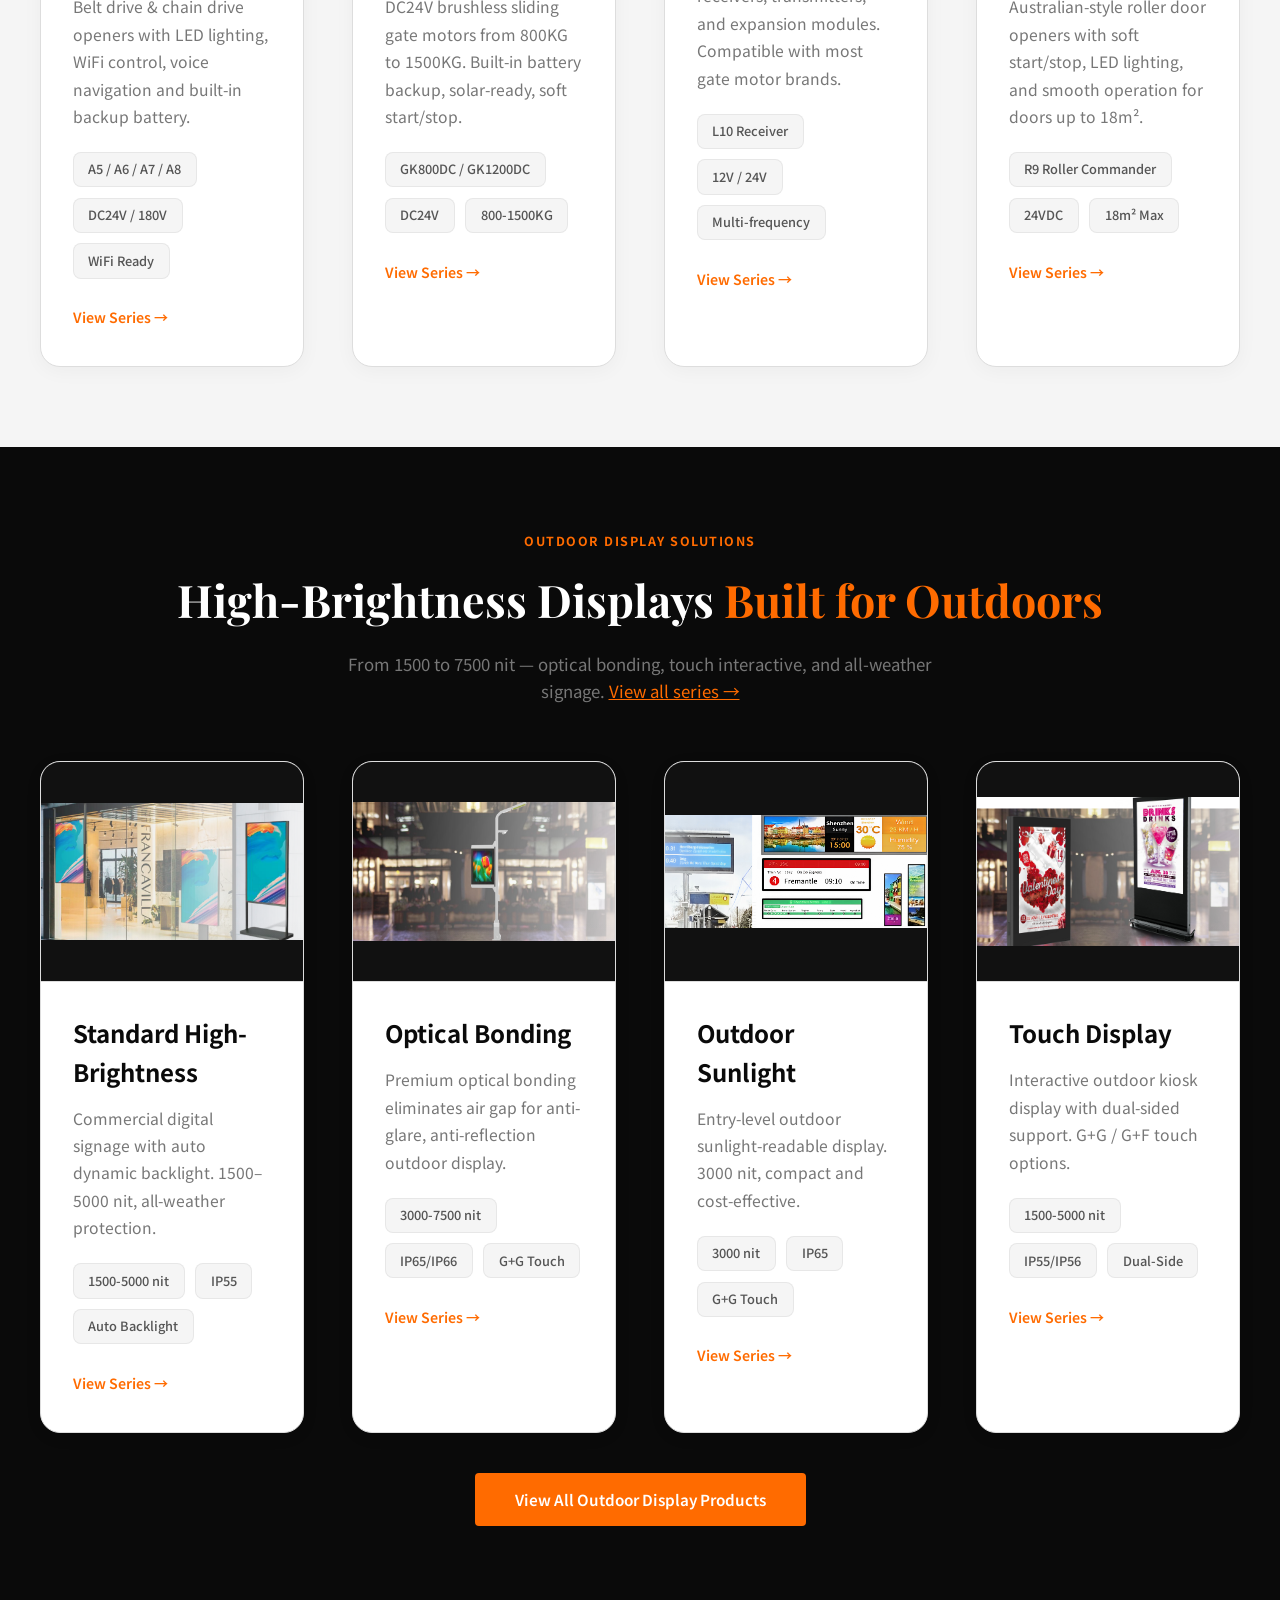
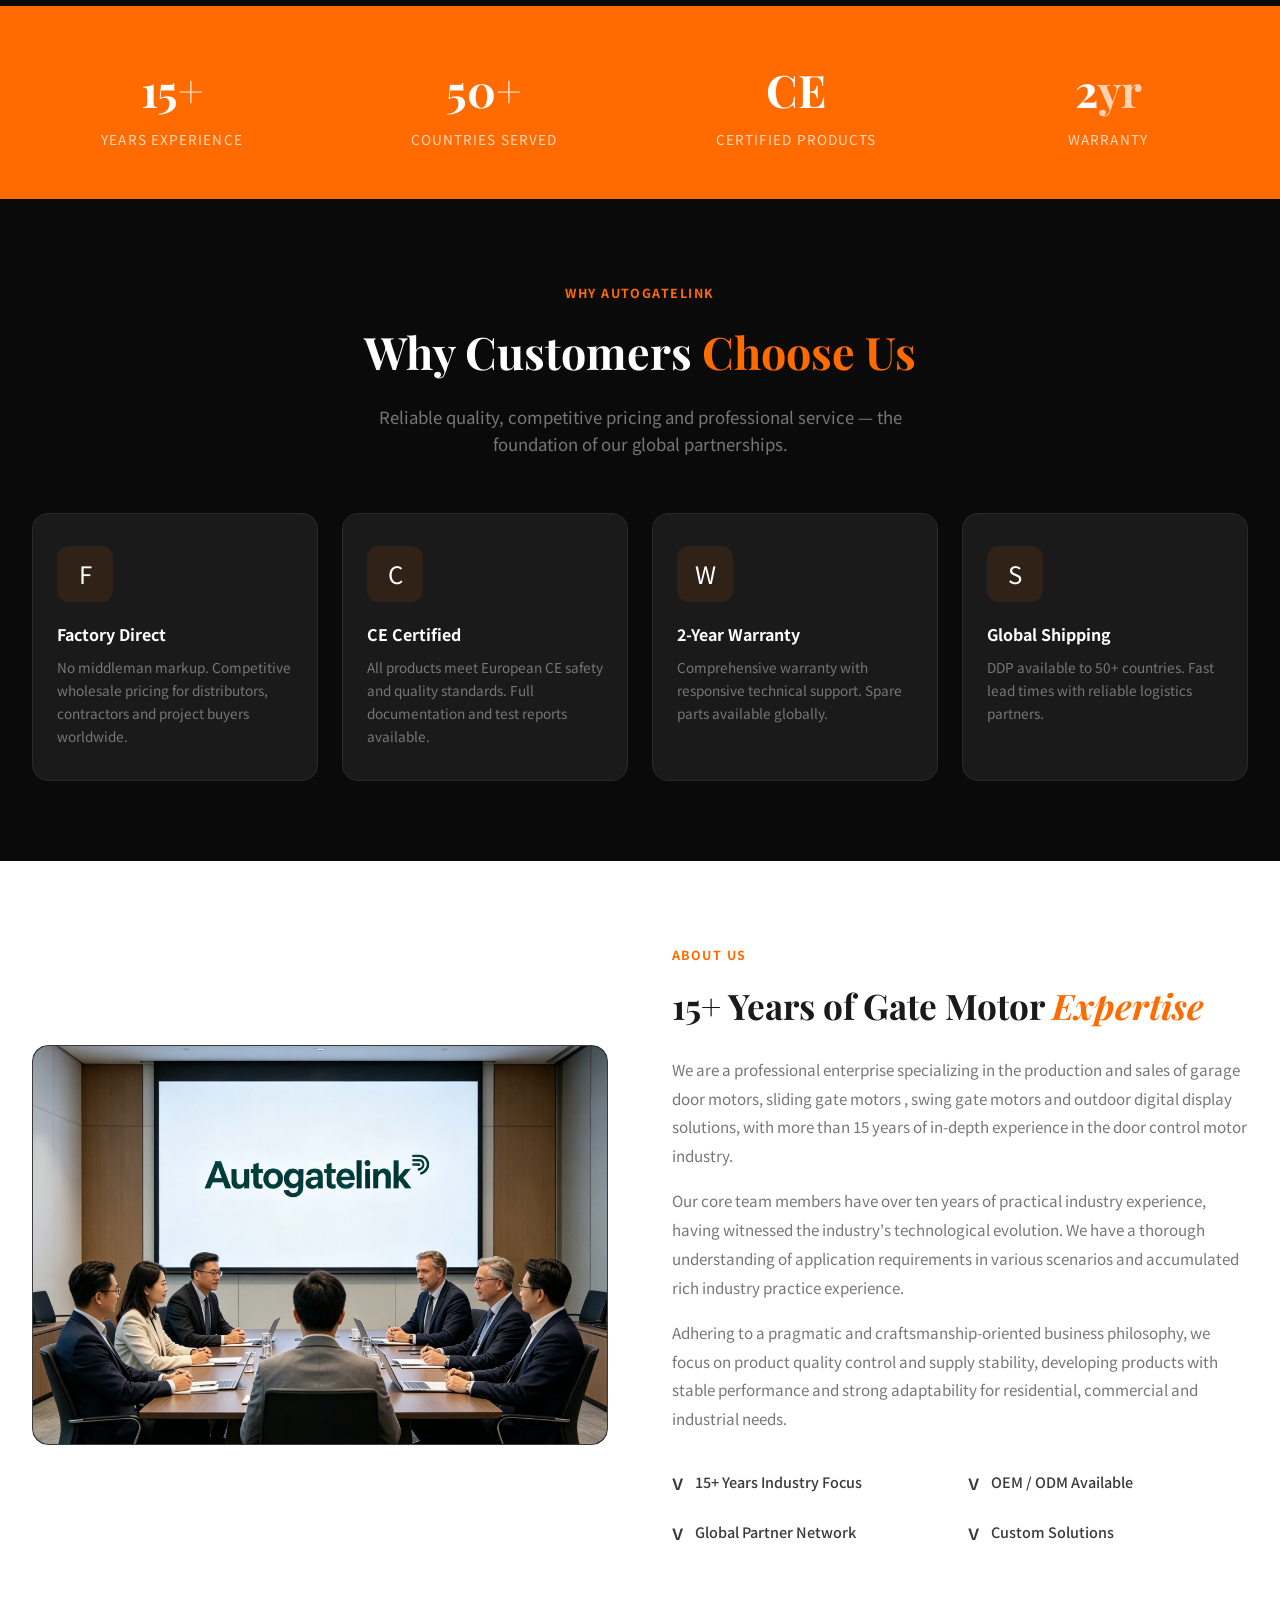
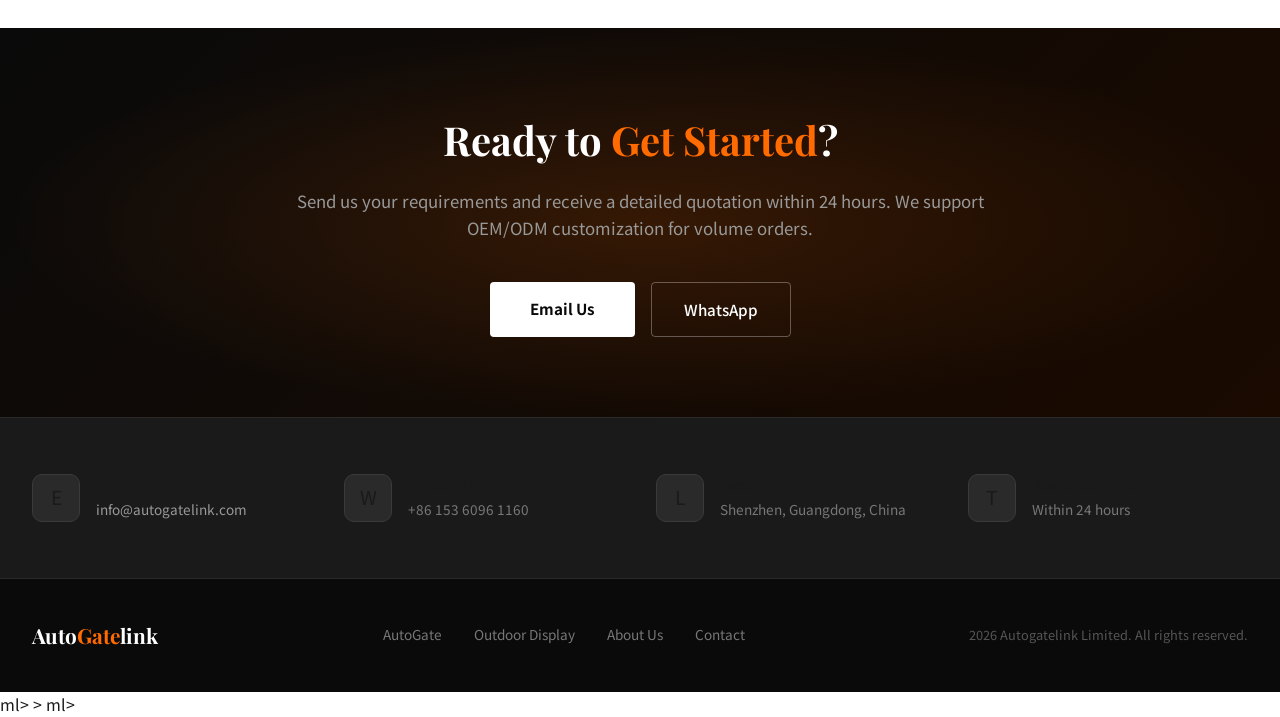
==== commit 4a1026d9: "add outdoor display add outdoor display" ====
--- a/index.html
+++ b/index.html
@@ -533,7 +533,7 @@
                 <div class="about-text">
                     <div class="section-tag">About Us</div>
                     <h2>15+ Years of Gate Motor <em style="color:var(--primary)">Expertise</em></h2>
-                    <p>We are a professional enterprise specializing in the production and sales of garage door motors, sliding gate motors and swing gate motors, with more than 15 years of in-depth experience in the door control motor industry.</p>
+                    <p>We are a professional enterprise specializing in the production and sales of garage door motors, sliding gate motors , swing gate motors and outdoor digital display solutions, with more than 15 years of in-depth experience in the door control motor industry.</p>
                     <p>Our core team members have over ten years of practical industry experience, having witnessed the industry's technological evolution. We have a thorough understanding of application requirements in various scenarios and accumulated rich industry practice experience.</p>
                     <p>Adhering to a pragmatic and craftsmanship-oriented business philosophy, we focus on product quality control and supply stability, developing products with stable performance and strong adaptability for residential, commercial and industrial needs.</p>
                     <div class="about-highlights">
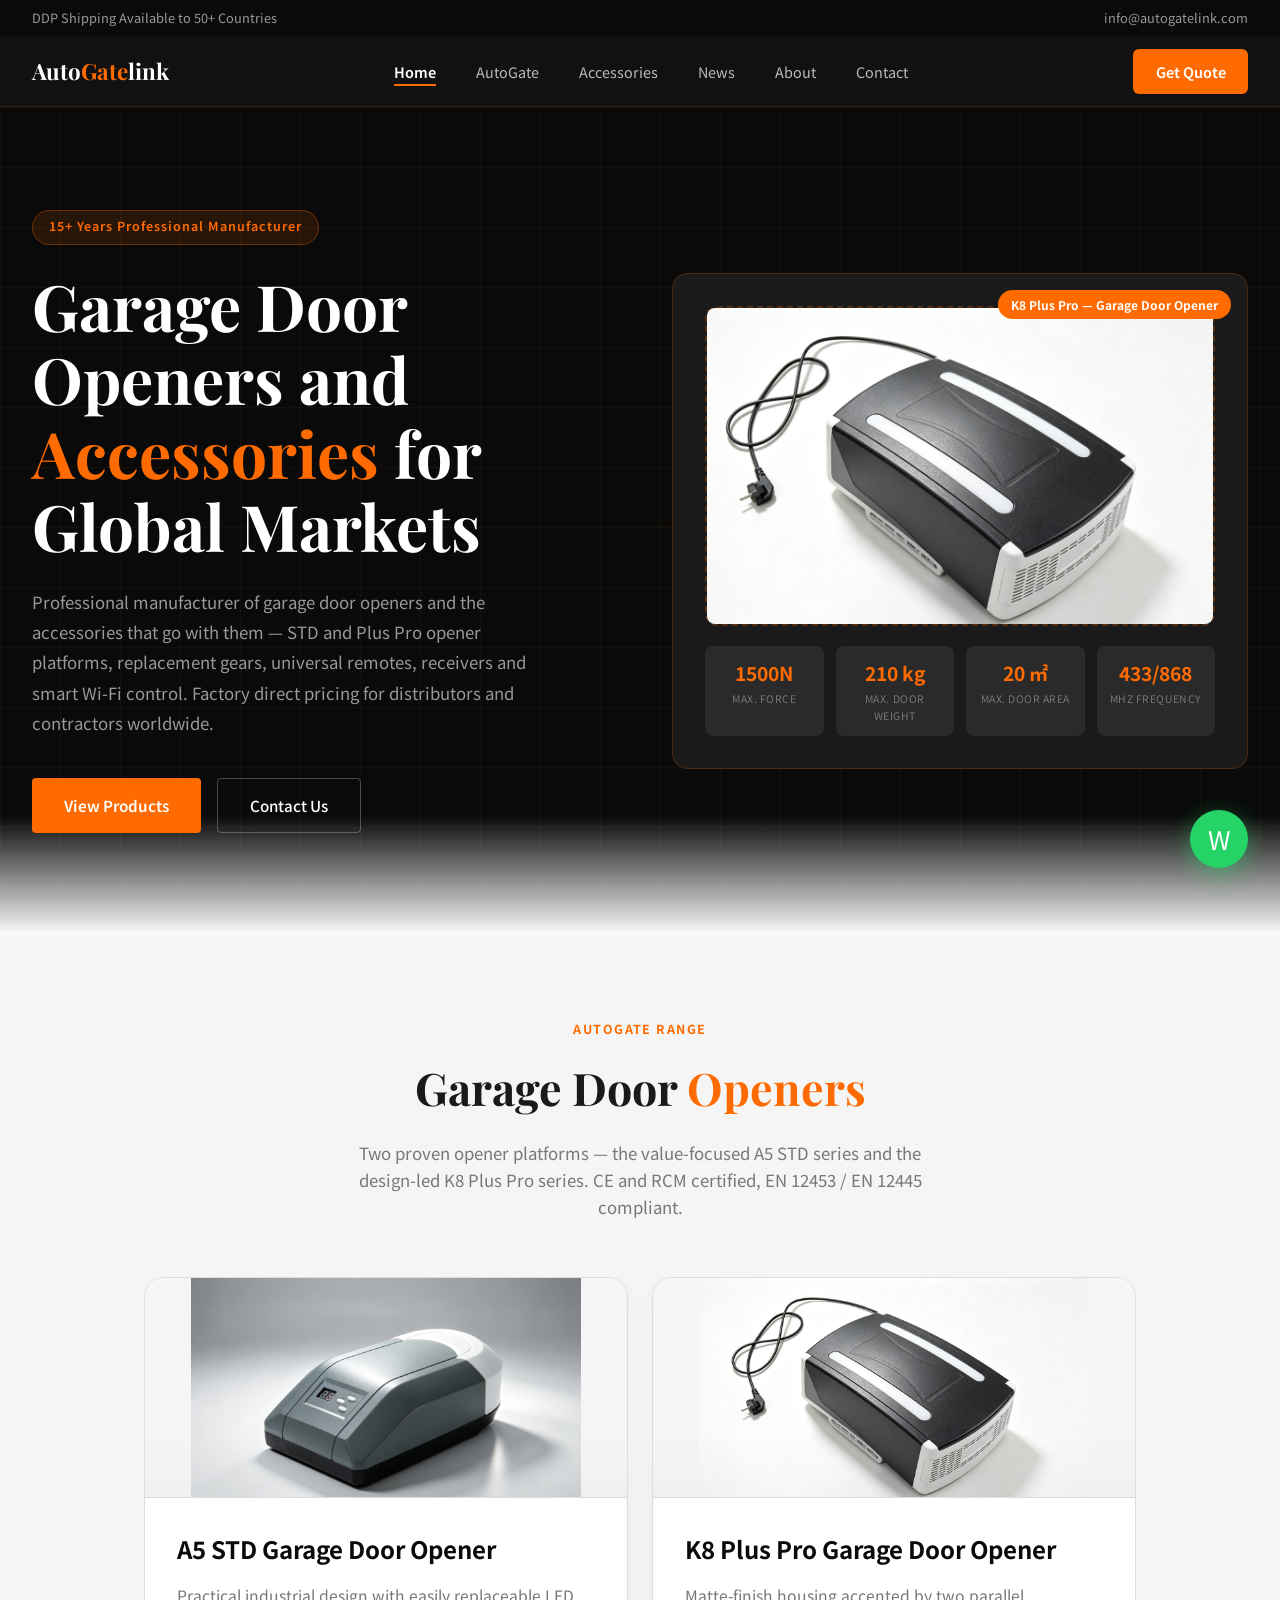
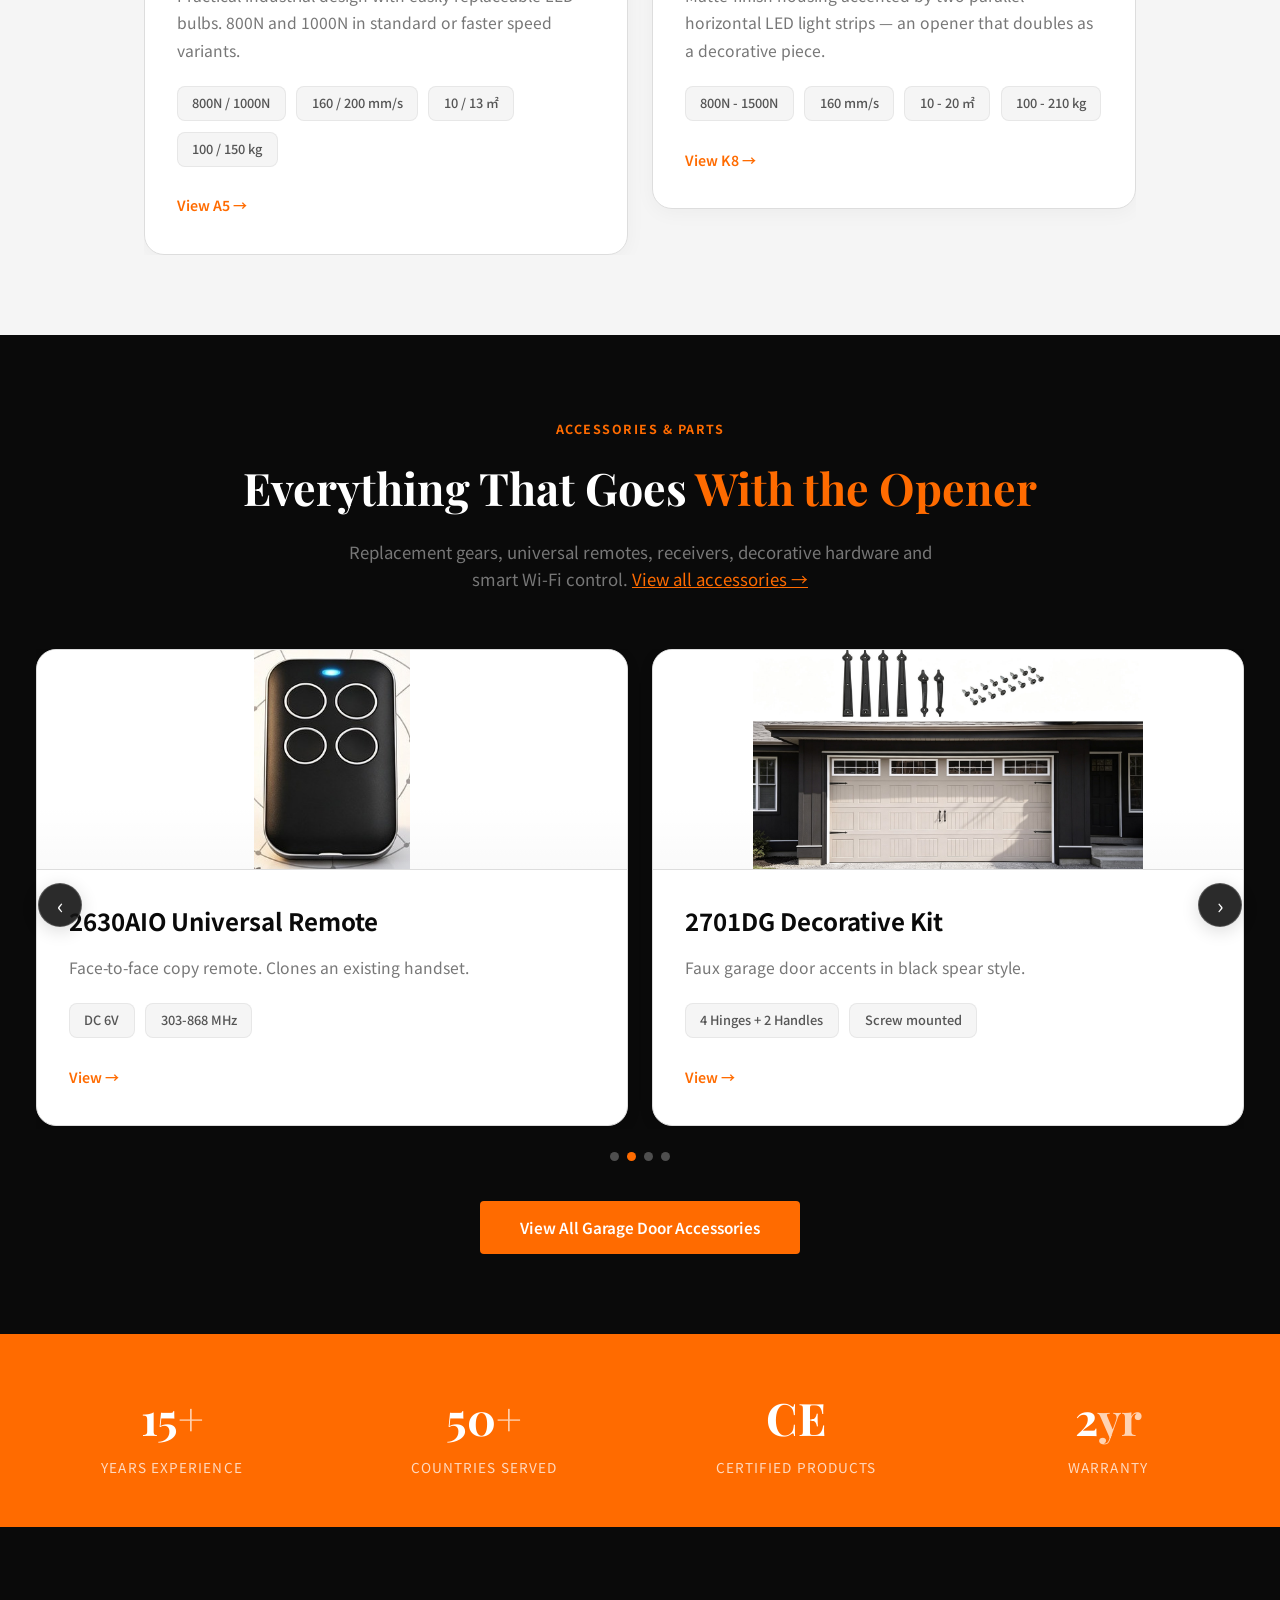
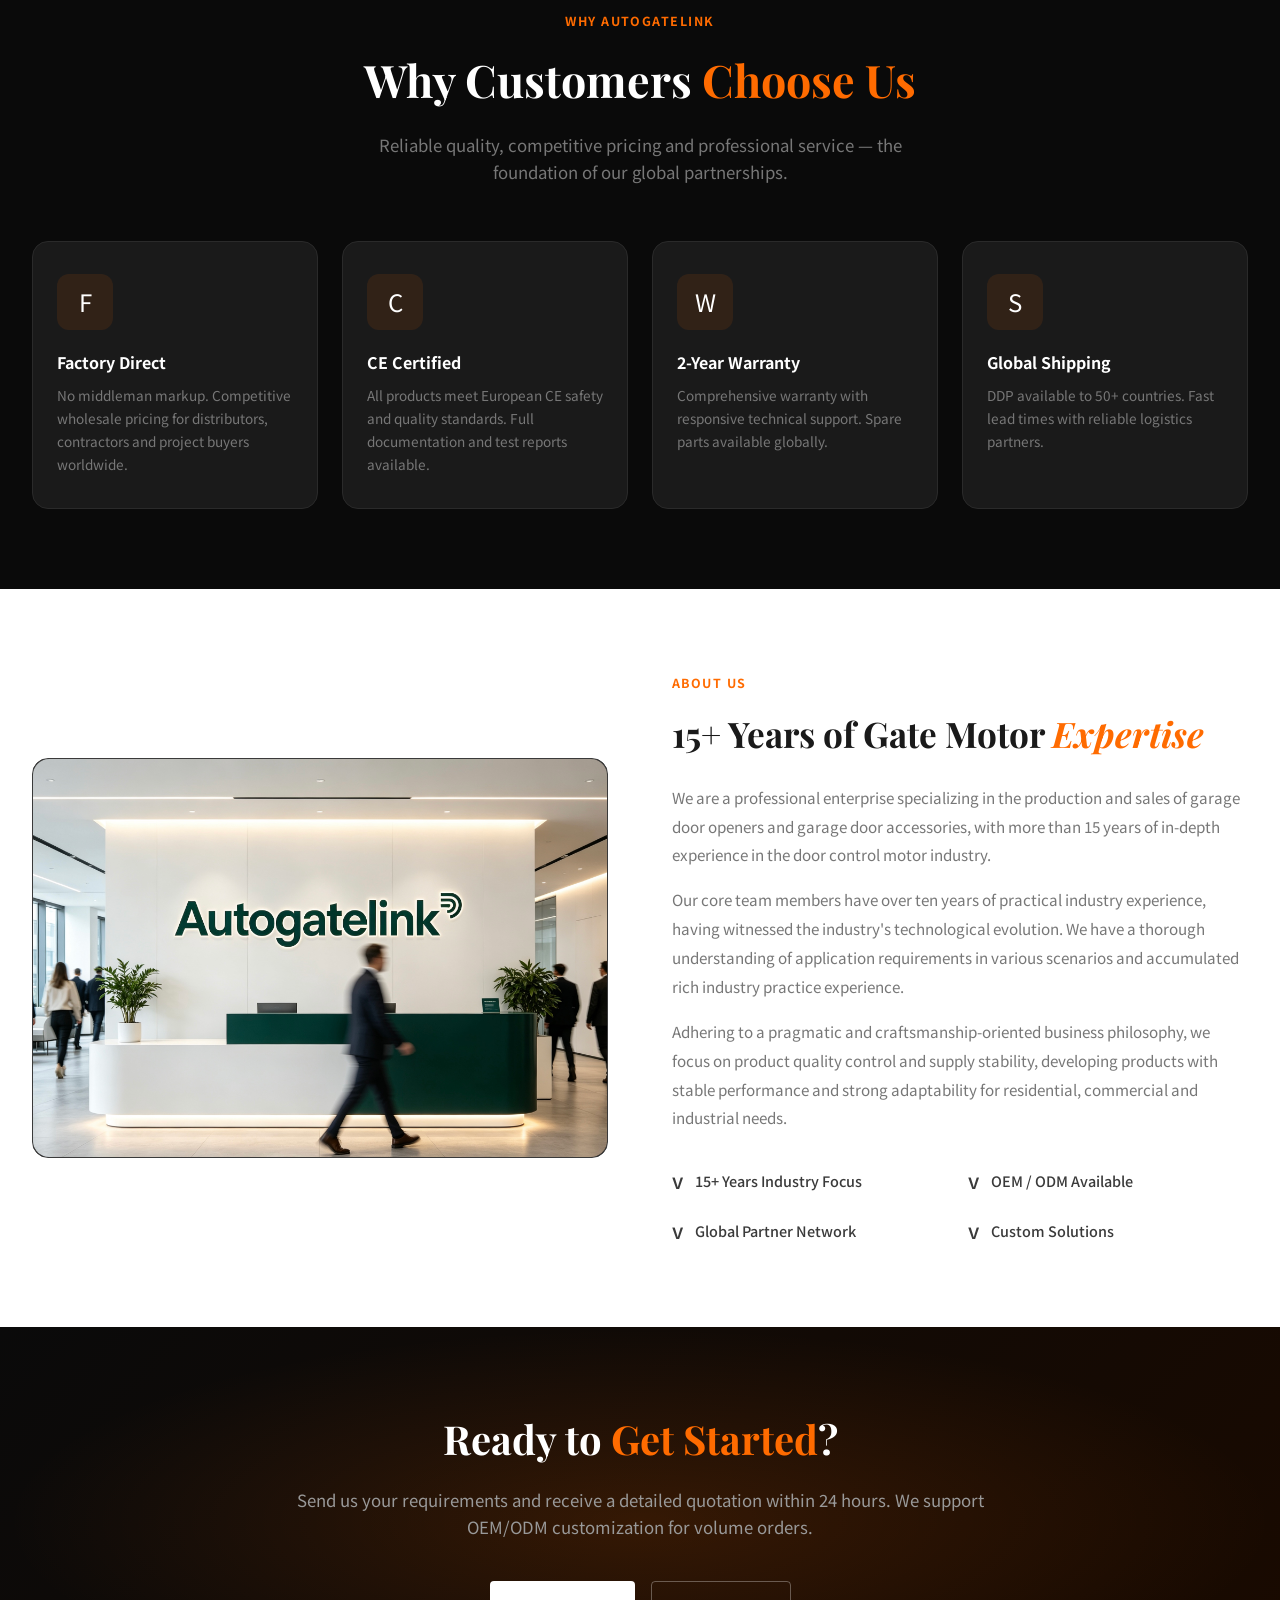
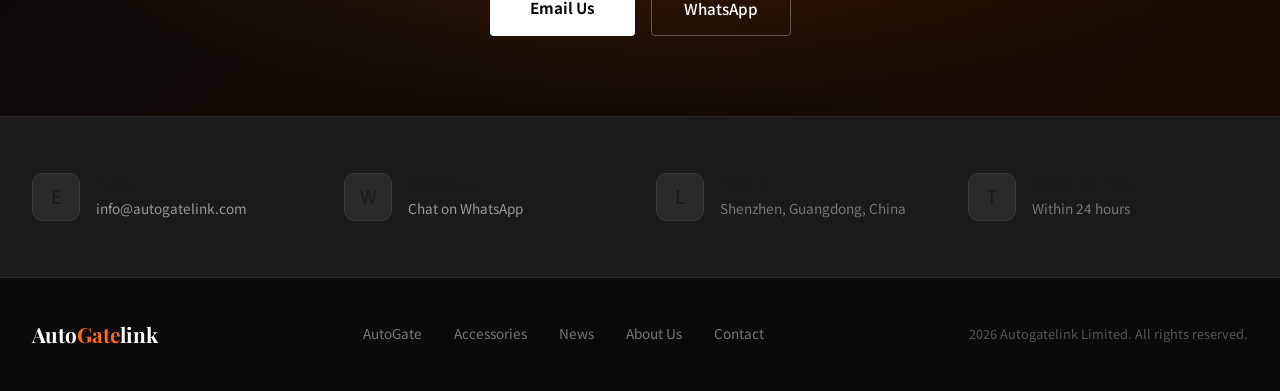
==== commit bf248de3: "DEL outdoordisplay,add news DEL outdoordisplay,add news" ====
--- a/index.html
+++ b/index.html
@@ -1,9 +1,23 @@
-﻿<!DOCTYPE html>
+<!DOCTYPE html>
 <html lang="en">
 <head>
     <meta charset="UTF-8">
     <meta name="viewport" content="width=device-width, initial-scale=1.0">
-    <title>Autogatelink Limited | Professional Gate Motor Manufacturer</title>
+    <title>Garage Door Openers &amp; Accessories Manufacturer | Autogatelink</title>
+    <meta name="description" content="Autogatelink manufactures garage door openers and garage door accessories in Shenzhen, China: A5 STD and K8 Plus Pro openers (800N to 1500N, CE/RCM, EN 12453 and EN 12445), plus replacement gear kits, universal multi-frequency remotes, receivers, decorative hardware and Wi-Fi smart control. OEM and ODM welcome.">
+    <meta name="keywords" content="garage door opener, garage door motor, automatic garage door opener, sectional garage door opener, chain drive garage door opener, belt drive garage door opener, residential garage door opener, 800N garage door opener, 1000N garage door opener, 1200N garage door opener, 1500N garage door opener, 433MHz garage door opener, 868MHz garage door opener, garage door opener with LED light, smart garage door opener, CE certified garage door opener, EN12453, EN12445, garage door opener manufacturer, garage door opener supplier, garage door opener factory China, OEM garage door opener, ODM garage door opener, garage door opener wholesale, garage door accessories, garage door parts, garage door opener parts, garage door replacement parts, garage door gear and sprocket kit, 41C4220A gear, garage door opener gear kit, universal garage door remote, multi-frequency garage door remote, garage door remote duplicator, face to face copy remote control, 303MHz garage door remote, 315MHz garage door remote, 433.92MHz garage door remote, 868MHz garage door remote, garage door remote receiver, universal receiver 2 channel, 300-900MHz receiver, Wi-Fi garage door opener, smart garage door controller, Alexa garage door opener, Google Assistant garage door opener, garage door decorative hardware, garage door hinges and handles, faux garage door accents, black garage door hinge kit, garage door handle kit, garage door accessories manufacturer, garage door accessories supplier">
+    <meta name="robots" content="index, follow">
+    <meta name="author" content="Autogatelink Limited">
+    <link rel="canonical" href="https://www.autogatelink.com/">
+    <meta property="og:type" content="website">
+    <meta property="og:site_name" content="Autogatelink Limited">
+    <meta property="og:title" content="Garage Door Openers &amp; Accessories Manufacturer | Autogatelink">
+    <meta property="og:description" content="Autogatelink manufactures garage door openers and garage door accessories in Shenzhen, China: A5 STD and K8 Plus Pro openers (800N to 1500N, CE/RCM, EN 12453 and EN 12445), plus replacement gear kits, universal multi-frequency remotes, receivers, decorative hardware and Wi-Fi smart control. OEM and ODM welcome.">
+    <meta property="og:url" content="https://www.autogatelink.com/">
+    <meta property="og:locale" content="en_US">
+    <meta name="twitter:card" content="summary_large_image">
+    <meta name="twitter:title" content="Garage Door Openers &amp; Accessories Manufacturer | Autogatelink">
+    <meta name="twitter:description" content="Autogatelink manufactures garage door openers and garage door accessories in Shenzhen, China: A5 STD and K8 Plus Pro openers (800N to 1500N, CE/RCM, EN 12453 and EN 12445), plus replacement gear kits, universal multi-frequency remotes, receivers, decorative hardware and Wi-Fi smart control. OEM and ODM welcome.">
     <link rel="preconnect" href="https://fonts.googleapis.com">
     <link rel="preconnect" href="https://fonts.gstatic.com" crossorigin>
     <link href="https://fonts.googleapis.com/css2?family=Noto+Sans+SC:wght@300;400;500;600;700&family=Playfair+Display:wght@600;700&display=swap" rel="stylesheet">
@@ -211,7 +225,14 @@
             .footer-inner { flex-direction: column; gap: 1.5rem; text-align: center; }
             .about-highlights { grid-template-columns: 1fr; }
         }
-    </style>
+    
+        /* ===== Sticky footer: keep footer at bottom on short pages ===== */
+        body { display: flex; flex-direction: column; min-height: 100vh; }
+        body > section, body > nav, body > .topbar { flex-shrink: 0; }
+        body > footer { margin-top: auto; }
+</style>
+<!-- site.css -->
+    <link rel="stylesheet" href="css/site.css">
 </head>
 <body>
     <!-- Top Bar -->
@@ -220,45 +241,48 @@
             <span>DDP Shipping Available to 50+ Countries</span>
             <div class="topbar-links">
                 <a href="mailto:info@autogatelink.com">info@autogatelink.com</a>
-                <a href="#">+86 153 6096 1160</a>
+                
             </div>
         </div>
     </div>
 
     <!-- Navigation -->
     <nav>
-        <div class="nav-inner">
-            <a href="index.html" class="logo">Auto<span>Gate</span>link</a>
-            <ul class="nav-links">
-                <li><a href="index.html" class="active">Home</a></li>
-                            <li class="nav-item-dropdown">
+    <div class="nav-inner">
+        <a href="index.html" class="logo">Auto<span>Gate</span>link</a>
+        <ul class="nav-links">
+            <li><a href="index.html" class="active">Home</a></li>
+            <li class="nav-item-dropdown">
                 <a href="products.html">AutoGate</a>
                 <div class="dropdown-menu">
-                    <a href="products.html#a-series"><strong>A Series</strong><br><span style="font-size:0.75rem;opacity:0.7">Garage Door Openers</span></a>
-                    <a href="products.html#g-series"><strong>G Series</strong><br><span style="font-size:0.75rem;opacity:0.7">Sliding Gate Motors</span></a>
-                    <a href="products.html#l-series"><strong>L Series</strong><br><span style="font-size:0.75rem;opacity:0.7">Accessories</span></a>
-                    <a href="products.html#r-series"><strong>R Series</strong><br><span style="font-size:0.75rem;opacity:0.7">Roller Door Motors</span></a>
+                    <a href="products.html#a5"><strong>A5</strong><br><span style="font-size:0.75rem;opacity:0.7">STD Garage Door Opener</span></a>
+                    <a href="products.html#k8"><strong>K8</strong><br><span style="font-size:0.75rem;opacity:0.7">Plus Pro Garage Door Opener</span></a>
                     <div class="dropdown-divider"></div>
                     <a href="contact.html">Request Custom Quote</a>
                 </div>
             </li>
-                <li class="nav-item-dropdown">
-                    <a href="outdoor-display.html">Outdoor Display</a>
-                    <div class="dropdown-menu">
-                        <a href="outdoor-display.html#sw-series"><strong>SW Series</strong><br><span style="font-size:0.75rem;opacity:0.7">Standard High-Brightness</span></a>
-                        <a href="outdoor-display.html#on-series"><strong>ON Series</strong><br><span style="font-size:0.75rem;opacity:0.7">Optical Bonding</span></a>
-                        <a href="outdoor-display.html#os-series"><strong>OS Series</strong><br><span style="font-size:0.75rem;opacity:0.7">Outdoor Sunlight</span></a>
-                        <a href="outdoor-display.html#ot-series"><strong>OT Series</strong><br><span style="font-size:0.75rem;opacity:0.7">Touch Display</span></a>
-                        <div class="dropdown-divider"></div>
-                        <a href="contact.html">Request Custom Quote</a>
-                    </div>
-                </li>
-                <li><a href="about.html">About</a></li>
-                <li><a href="contact.html">Contact</a></li>
-            </ul>
-            <a href="contact.html" class="nav-cta">Get Quote</a>
-        </div>
-    </nav>
+            <li class="nav-item-dropdown">
+                <a href="accessories.html">Accessories</a>
+                <div class="dropdown-menu">
+                    <a href="accessories.html#gear-41c4220a"><strong>41C4220A Gear</strong><br><span style="font-size:0.75rem;opacity:0.7">Gear &amp; Sprocket Kit</span></a>
+                    <a href="accessories.html#rc-2630aio"><strong>2630AIO</strong><br><span style="font-size:0.75rem;opacity:0.7">Universal Multi-Frequency Remote</span></a>
+                    <a href="accessories.html#hw-2701dg"><strong>2701DG</strong><br><span style="font-size:0.75rem;opacity:0.7">Decorative Hinge &amp; Handle Kit</span></a>
+                    <a href="accessories.html#rx-9102"><strong>9102</strong><br><span style="font-size:0.75rem;opacity:0.7">Universal 2-CH Receiver</span></a>
+                    <a href="accessories.html#wifi-9103"><strong>9103</strong><br><span style="font-size:0.75rem;opacity:0.7">Wi-Fi Garage Door Opener</span></a>
+                    <div class="dropdown-divider"></div>
+                    <a href="contact.html">Request Custom Quote</a>
+                </div>
+            </li>
+            <li><a href="news.html">News</a></li>
+            <li><a href="about.html">About</a></li>
+            <li><a href="contact.html">Contact</a></li>
+        </ul>
+        <a href="contact.html" class="nav-quote">Get Quote</a>
+        <button class="nav-toggle" aria-label="Toggle navigation">
+            <span></span><span></span><span></span>
+        </button>
+    </div>
+</nav>
 
     <!-- Hero -->
     <section class="hero">
@@ -267,9 +291,9 @@
         <div class="hero-inner">
             <div class="hero-content">
                 <div class="hero-badge">15+ Years Professional Manufacturer</div>
-                <h1>Premium <em>Gate Motors and Outdoor Display products</em> for Global Markets</h1>
+                <h1>Garage Door Openers and <em>Accessories</em> for Global Markets</h1>
                 <p class="hero-desc">
-                    Professional manufacturer of garage door, sliding gate, swing gate motors & Outdoor Display products. Factory direct pricing for distributors and contractors worldwide.
+                    Professional manufacturer of garage door openers and the accessories that go with them &mdash; STD and Plus Pro opener platforms, replacement gears, universal remotes, receivers and smart Wi-Fi control. Factory direct pricing for distributors and contractors worldwide.
                 </p>
                 <div class="hero-btns">
                     <a href="products.html" class="btn-primary">View Products</a>
@@ -278,26 +302,26 @@
             </div>
             <div class="hero-visual">
                 <div class="hero-product-card">
-                    <span class="hero-model-tag">ON Series — Optical Bonding Display</span>
+                    <span class="hero-model-tag">K8 Plus Pro &mdash; Garage Door Opener</span>
                     <div class="product-img-placeholder" style="background:#1a1a1a;">
-                        <img src="images/outdoor-display/ON/ONC.png" alt="ON Series Optical Bonding Display" style="width:100%;height:320px;object-fit:contain;border-radius:8px;">
+                        <img src="images/gate/K8/k8-main.jpg" alt="K8 Plus Pro garage door opener with two parallel LED light strips" style="width:100%;height:320px;object-fit:cover;object-position:center;border-radius:8px;">
                     </div>
                     <div class="hero-specs-row">
                         <div class="hero-spec">
-                            <div class="val">7500 nit</div>
-                            <div class="label">Peak Brightness</div>
+                            <div class="val">1500N</div>
+                            <div class="label">Max. Force</div>
                         </div>
                         <div class="hero-spec">
-                            <div class="val">IP66</div>
-                            <div class="label">Weather Rating</div>
+                            <div class="val">210 kg</div>
+                            <div class="label">Max. Door Weight</div>
                         </div>
                         <div class="hero-spec">
-                            <div class="val">G+G Touch</div>
-                            <div class="label">Touch Option</div>
+                            <div class="val">20 &#13217;</div>
+                            <div class="label">Max. Door Area</div>
                         </div>
                         <div class="hero-spec">
-                            <div class="val">IK10</div>
-                            <div class="label">Impact Rating</div>
+                            <div class="val">433/868</div>
+                            <div class="label">MHz Frequency</div>
                         </div>
                     </div>
                 </div>
@@ -309,163 +333,146 @@
     <section class="section section-light" id="products">
         <div class="section-inner">
             <div class="section-header center">
-                <div class="section-tag">Product Range</div>
-                <h2 class="section-title">AutoGate <em>Products</em></h2>
-                <p class="section-subtitle">Garage doors, sliding gates, roller doors, and accessories — one manufacturer, full range.</p>
-            </div>
-            <div class="products-grid" style="grid-template-columns:repeat(4,1fr);max-width:1200px;">
-                <!-- A Series -->
-                <div class="product-card">
-                    <div class="product-card-badge">A Series</div>
+                <div class="section-tag">AutoGate Range</div>
+                <h2 class="section-title">Garage Door <em>Openers</em></h2>
+                <p class="section-subtitle">Two proven opener platforms &mdash; the value-focused A5 STD series and the design-led K8 Plus Pro series. CE and RCM certified, EN 12453 / EN 12445 compliant.</p>
+            </div>
+            <div class="carousel" data-carousel data-interval="4500" style="max-width:1000px">
+    <div class="carousel-track">
+                    <div class="carousel-slide"><div class="product-card">
+                    <div class="product-card-badge">A5 &middot; STD</div>
                     <div class="product-card-img" style="background:#f5f5f5;display:flex;align-items:center;justify-content:center;">
-                        <img src="images/garage-door/A5/garage door opener.jpg" alt="A Series Garage Door Opener" style="width:100%;height:100%;object-fit:contain;">
+                        <img src="images/gate/A5/a5-main.jpg" alt="A5 STD garage door opener head unit" style="width:100%;height:100%;object-fit:contain;">
                     </div>
                     <div class="product-card-body">
-                        <h3>Garage Door Openers</h3>
-                        <p>Belt drive &amp; chain drive openers with LED lighting, WiFi control, voice navigation and built-in backup battery.</p>
+                        <h3>A5 STD Garage Door Opener</h3>
+                        <p>Practical industrial design with easily replaceable LED bulbs. 800N and 1000N in standard or faster speed variants.</p>
                         <div class="product-card-specs">
-                            <span class="spec-chip">A5 / A6 / A7 / A8</span>
-                            <span class="spec-chip">DC24V / 180V</span>
-                            <span class="spec-chip">WiFi Ready</span>
-                        </div>
-                        <a href="products.html#a-series" class="product-link">View Series &rarr;</a>
-                    </div>
-                </div>
-                <!-- G Series -->
-                <div class="product-card">
-                    <div class="product-card-badge">G Series</div>
+                            <span class="spec-chip">800N / 1000N</span>
+                            <span class="spec-chip">160 / 200 mm/s</span>
+                            <span class="spec-chip">10 / 13 &#13217;</span>
+                            <span class="spec-chip">100 / 150 kg</span>
+                        </div>
+                        <a href="products.html#a5" class="product-link">View A5 &rarr;</a>
+                    </div>
+                </div></div>
+                    <div class="carousel-slide"><div class="product-card">
+                    <div class="product-card-badge">K8 &middot; Plus Pro</div>
                     <div class="product-card-img" style="background:#f5f5f5;display:flex;align-items:center;justify-content:center;">
-                        <img src="images/sliding-gate/04.jpg" alt="G Series Sliding Gate Motor" style="width:100%;height:100%;object-fit:contain;">
+                        <img src="images/gate/K8/k8-main.jpg" alt="K8 Plus Pro garage door opener with parallel LED light strips" style="width:100%;height:100%;object-fit:contain;">
                     </div>
                     <div class="product-card-body">
-                        <h3>Sliding Gate Motors</h3>
-                        <p>DC24V brushless sliding gate motors from 800KG to 1500KG. Built-in battery backup, solar-ready, soft start/stop.</p>
+                        <h3>K8 Plus Pro Garage Door Opener</h3>
+                        <p>Matte-finish housing accented by two parallel horizontal LED light strips &mdash; an opener that doubles as a decorative piece.</p>
                         <div class="product-card-specs">
-                            <span class="spec-chip">GK800DC / GK1200DC</span>
-                            <span class="spec-chip">DC24V</span>
-                            <span class="spec-chip">800-1500KG</span>
-                        </div>
-                        <a href="products.html#g-series" class="product-link">View Series &rarr;</a>
-                    </div>
-                </div>
-                <!-- L Series -->
-                <div class="product-card">
-                    <div class="product-card-badge">L Series</div>
-                    <div class="product-card-img" style="background:#f5f5f5;display:flex;align-items:center;justify-content:center;">
-                        <img src="images/accessories/L10/Universal Receiver Switch Yet402mf-V3.0.png" alt="L Series Accessories" style="width:100%;height:100%;object-fit:contain;">
-                    </div>
-                    <div class="product-card-body">
-                        <h3>Accessories</h3>
-                        <p>Universal remote control receivers, transmitters, and expansion modules. Compatible with most gate motor brands.</p>
-                        <div class="product-card-specs">
-                            <span class="spec-chip">L10 Receiver</span>
-                            <span class="spec-chip">12V / 24V</span>
-                            <span class="spec-chip">Multi-frequency</span>
-                        </div>
-                        <a href="products.html#l-series" class="product-link">View Series &rarr;</a>
-                    </div>
-                </div>
-                <!-- R Series -->
-                <div class="product-card">
-                    <div class="product-card-badge">R Series</div>
-                    <div class="product-card-img" style="background:#f5f5f5;display:flex;align-items:center;justify-content:center;">
-                        <img src="images/roller-door/R9/Australian style roller door opener.png" alt="R Series Roller Door Motor" style="width:100%;height:100%;object-fit:contain;">
-                    </div>
-                    <div class="product-card-body">
-                        <h3>Roller Door Motors</h3>
-                        <p>Australian-style roller door openers with soft start/stop, LED lighting, and smooth operation for doors up to 18m&sup2;.</p>
-                        <div class="product-card-specs">
-                            <span class="spec-chip">R9 Roller Commander</span>
-                            <span class="spec-chip">24VDC</span>
-                            <span class="spec-chip">18m&sup2; Max</span>
-                        </div>
-                        <a href="products.html#r-series" class="product-link">View Series &rarr;</a>
-                    </div>
-                </div>
-            </div>
+                            <span class="spec-chip">800N - 1500N</span>
+                            <span class="spec-chip">160 mm/s</span>
+                            <span class="spec-chip">10 - 20 &#13217;</span>
+                            <span class="spec-chip">100 - 210 kg</span>
+                        </div>
+                        <a href="products.html#k8" class="product-link">View K8 &rarr;</a>
+                    </div>
+                </div></div>
+    </div>
+    <button class="carousel-btn carousel-prev" type="button" aria-label="Previous products">&#8249;</button>
+    <button class="carousel-btn carousel-next" type="button" aria-label="Next products">&#8250;</button>
+    <div class="carousel-dots"></div>
+</div>
         </div>
     </section>
 
-    <!-- Outdoor Display Section -->
-    <section class="section" id="outdoor-display" style="background:#0a0a0a;color:#fff;">
+    <!-- Accessories Section -->
+    <section class="section" id="accessories" style="background:#0a0a0a;color:#fff;">
         <div class="section-inner">
             <div class="section-header center">
-                <div class="section-tag" style="color:#FF6B00;">Outdoor Display Solutions</div>
-                <h2 class="section-title" style="color:#fff;">High-Brightness Displays <em>Built for Outdoors</em></h2>
-                <p class="section-subtitle">From 1500 to 7500 nit — optical bonding, touch interactive, and all-weather signage. <a href="outdoor-display.html" style="color:#FF6B00;">View all series &rarr;</a></p>
-            </div>
-            <div class="products-grid" style="grid-template-columns:repeat(4,1fr);max-width:1200px;">
-                <!-- SW Series -->
-                <div class="product-card">
-                    <div class="product-card-badge" style="background:#FF6B00;">SW Series</div>
-                    <div class="product-card-img" style="background:#111;display:flex;align-items:center;justify-content:center;">
-                        <img src="images/outdoor-display/SW/SWC.png" alt="SW Series" style="width:100%;height:100%;object-fit:contain;">
+                <div class="section-tag" style="color:#FF6B00;">Accessories &amp; Parts</div>
+                <h2 class="section-title" style="color:#fff;">Everything That Goes <em>With the Opener</em></h2>
+                <p class="section-subtitle">Replacement gears, universal remotes, receivers, decorative hardware and smart Wi-Fi control. <a href="accessories.html" style="color:#FF6B00;">View all accessories &rarr;</a></p>
+            </div>
+            <div class="carousel carousel--dark" data-carousel data-interval="4500" style="max-width:1240px">
+    <div class="carousel-track">
+                    <div class="carousel-slide"><div class="product-card">
+                    <div class="product-card-badge" style="background:#FF6B00;">41C4220A</div>
+                    <div class="product-card-img" style="background:#fff;display:flex;align-items:center;justify-content:center;">
+                        <img src="images/accessory/41C4220A/41c4220a-gear.jpg" alt="41C4220A gear and sprocket kit" style="width:100%;height:100%;object-fit:contain;">
                     </div>
                     <div class="product-card-body">
-                        <h3>Standard High-Brightness</h3>
-                        <p>Commercial digital signage with auto dynamic backlight. 1500–5000 nit, all-weather protection.</p>
+                        <h3>41C4220A Gear Kit</h3>
+                        <p>Gear and sprocket replacement kit for chain-drive openers.</p>
                         <div class="product-card-specs">
-                            <span class="spec-chip">1500-5000 nit</span>
-                            <span class="spec-chip">IP55</span>
-                            <span class="spec-chip">Auto Backlight</span>
-                        </div>
-                        <a href="outdoor-display.html#sw-series" class="product-link">View Series &rarr;</a>
-                    </div>
-                </div>
-                <!-- ON Series -->
-                <div class="product-card">
-                    <div class="product-card-badge" style="background:#FF6B00;">ON Series</div>
-                    <div class="product-card-img" style="background:#111;display:flex;align-items:center;justify-content:center;">
-                        <img src="images/outdoor-display/ON/ONC.png" alt="ON Series" style="width:100%;height:100%;object-fit:contain;">
+                            <span class="spec-chip">1/3 &amp; 1/2 HP</span>
+                            <span class="spec-chip">Chain drive</span>
+                        </div>
+                        <a href="accessories.html#gear-41c4220a" class="product-link">View &rarr;</a>
+                    </div>
+                </div></div>
+                    <div class="carousel-slide"><div class="product-card">
+                    <div class="product-card-badge" style="background:#FF6B00;">2630AIO</div>
+                    <div class="product-card-img" style="background:#fff;display:flex;align-items:center;justify-content:center;">
+                        <img src="images/accessory/2630AIO/2630aio-main.jpg" alt="2630AIO multi-frequency universal remote control" style="width:100%;height:100%;object-fit:contain;">
                     </div>
                     <div class="product-card-body">
-                        <h3>Optical Bonding</h3>
-                        <p>Premium optical bonding eliminates air gap for anti-glare, anti-reflection outdoor display.</p>
+                        <h3>2630AIO Universal Remote</h3>
+                        <p>Face-to-face copy remote. Clones an existing handset.</p>
                         <div class="product-card-specs">
-                            <span class="spec-chip">3000-7500 nit</span>
-                            <span class="spec-chip">IP65/IP66</span>
-                            <span class="spec-chip">G+G Touch</span>
-                        </div>
-                        <a href="outdoor-display.html#on-series" class="product-link">View Series &rarr;</a>
-                    </div>
-                </div>
-                <!-- OS Series -->
-                <div class="product-card">
-                    <div class="product-card-badge" style="background:#FF6B00;">OS Series</div>
-                    <div class="product-card-img" style="background:#111;display:flex;align-items:center;justify-content:center;">
-                        <img src="images/outdoor-display/OS/OSC.png" alt="OS Series" style="width:100%;height:100%;object-fit:contain;">
+                            <span class="spec-chip">DC 6V</span>
+                            <span class="spec-chip">303-868 MHz</span>
+                        </div>
+                        <a href="accessories.html#rc-2630aio" class="product-link">View &rarr;</a>
+                    </div>
+                </div></div>
+                    <div class="carousel-slide"><div class="product-card">
+                    <div class="product-card-badge" style="background:#FF6B00;">2701DG</div>
+                    <div class="product-card-img" style="background:#fff;display:flex;align-items:center;justify-content:center;">
+                        <img src="images/accessory/2701DG/2701dg-1.jpg" alt="2701DG decorative black garage door hinge and handle kit" style="width:100%;height:100%;object-fit:contain;">
                     </div>
                     <div class="product-card-body">
-                        <h3>Outdoor Sunlight</h3>
-                        <p>Entry-level outdoor sunlight-readable display. 3000 nit, compact and cost-effective.</p>
+                        <h3>2701DG Decorative Kit</h3>
+                        <p>Faux garage door accents in black spear style.</p>
                         <div class="product-card-specs">
-                            <span class="spec-chip">3000 nit</span>
-                            <span class="spec-chip">IP65</span>
-                            <span class="spec-chip">G+G Touch</span>
-                        </div>
-                        <a href="outdoor-display.html#os-series" class="product-link">View Series &rarr;</a>
-                    </div>
-                </div>
-                <!-- OT Series -->
-                <div class="product-card">
-                    <div class="product-card-badge" style="background:#FF6B00;">OT Series</div>
-                    <div class="product-card-img" style="background:#111;display:flex;align-items:center;justify-content:center;">
-                        <img src="images/outdoor-display/OT/OTC.png" alt="OT Series" style="width:100%;height:100%;object-fit:contain;">
+                            <span class="spec-chip">4 Hinges + 2 Handles</span>
+                            <span class="spec-chip">Screw mounted</span>
+                        </div>
+                        <a href="accessories.html#hw-2701dg" class="product-link">View &rarr;</a>
+                    </div>
+                </div></div>
+                    <div class="carousel-slide"><div class="product-card">
+                    <div class="product-card-badge" style="background:#FF6B00;">9102</div>
+                    <div class="product-card-img" style="background:#fff;display:flex;align-items:center;justify-content:center;">
+                        <img src="images/accessory/9102/9102.jpg" alt="9102 universal 2-channel multi-frequency receiver" style="width:100%;height:100%;object-fit:contain;">
                     </div>
                     <div class="product-card-body">
-                        <h3>Touch Display</h3>
-                        <p>Interactive outdoor kiosk display with dual-sided support. G+G / G+F touch options.</p>
+                        <h3>9102 Universal Receiver</h3>
+                        <p>Two-channel receiver with DIP switch coding.</p>
                         <div class="product-card-specs">
-                            <span class="spec-chip">1500-5000 nit</span>
-                            <span class="spec-chip">IP55/IP56</span>
-                            <span class="spec-chip">Dual-Side</span>
-                        </div>
-                        <a href="outdoor-display.html#ot-series" class="product-link">View Series &rarr;</a>
-                    </div>
-                </div>
-            </div>
+                            <span class="spec-chip">2 CH</span>
+                            <span class="spec-chip">AC/DC 9-30V</span>
+                        </div>
+                        <a href="accessories.html#rx-9102" class="product-link">View &rarr;</a>
+                    </div>
+                </div></div>
+                    <div class="carousel-slide"><div class="product-card">
+                    <div class="product-card-badge" style="background:#FF6B00;">9103</div>
+                    <div class="product-card-img" style="background:#fff;display:flex;align-items:center;justify-content:center;">
+                        <img src="images/accessory/9103/9103.jpg" alt="9103 Wi-Fi garage door opener controller" style="width:100%;height:100%;object-fit:contain;">
+                    </div>
+                    <div class="product-card-body">
+                        <h3>9103 Wi-Fi Opener</h3>
+                        <p>App and voice control for any garage door.</p>
+                        <div class="product-card-specs">
+                            <span class="spec-chip">Alexa &amp; Google</span>
+                            <span class="spec-chip">iOS / Android</span>
+                        </div>
+                        <a href="accessories.html#wifi-9103" class="product-link">View &rarr;</a>
+                    </div>
+                </div></div>
+    </div>
+    <button class="carousel-btn carousel-prev" type="button" aria-label="Previous products">&#8249;</button>
+    <button class="carousel-btn carousel-next" type="button" aria-label="Next products">&#8250;</button>
+    <div class="carousel-dots"></div>
+</div>
             <div style="text-align:center;margin-top:2.5rem;">
-                <a href="outdoor-display.html" class="btn-primary" style="background:#FF6B00;color:#fff;padding:0.9rem 2.5rem;border-radius:4px;font-weight:600;text-decoration:none;display:inline-block;">View All Outdoor Display Products</a>
+                <a href="accessories.html" class="btn-primary" style="background:#FF6B00;color:#fff;padding:0.9rem 2.5rem;border-radius:4px;font-weight:600;text-decoration:none;display:inline-block;">View All Garage Door Accessories</a>
             </div>
         </div>
     </section>
@@ -529,11 +536,11 @@
     <section class="section section-white" id="about">
         <div class="section-inner">
             <div class="about-grid">
-                <div class="about-img"><img src="images/factory/Autogatelink-meeting%20room.png" alt="Autogatelink Team Meeting" style="width:100%;height:100%;object-fit:cover;border-radius:16px;"></div>
+                <div class="about-img"><img src="images/factory/Autogatelink-meeting%20room.jpg" alt="Autogatelink Team Meeting" style="width:100%;height:100%;object-fit:cover;border-radius:16px;"></div>
                 <div class="about-text">
                     <div class="section-tag">About Us</div>
                     <h2>15+ Years of Gate Motor <em style="color:var(--primary)">Expertise</em></h2>
-                    <p>We are a professional enterprise specializing in the production and sales of garage door motors, sliding gate motors , swing gate motors and outdoor digital display solutions, with more than 15 years of in-depth experience in the door control motor industry.</p>
+                    <p>We are a professional enterprise specializing in the production and sales of garage door openers and garage door accessories, with more than 15 years of in-depth experience in the door control motor industry.</p>
                     <p>Our core team members have over ten years of practical industry experience, having witnessed the industry's technological evolution. We have a thorough understanding of application requirements in various scenarios and accumulated rich industry practice experience.</p>
                     <p>Adhering to a pragmatic and craftsmanship-oriented business philosophy, we focus on product quality control and supply stability, developing products with stable performance and strong adaptability for residential, commercial and industrial needs.</p>
                     <div class="about-highlights">
@@ -573,7 +580,7 @@
                 <div class="contact-icon">W</div>
                 <div>
                     <h4>WhatsApp</h4>
-                    <p>+86 153 6096 1160</p>
+                    <p><a href="https://wa.me/8615360961160" target="_blank">Chat on WhatsApp</a></p>
                 </div>
             </div>
             <div class="contact-item">
@@ -599,7 +606,8 @@
             <div class="footer-logo">Auto<span>Gate</span>link</div>
             <div class="footer-links">
                 <a href="products.html">AutoGate</a>
-                <a href="outdoor-display.html">Outdoor Display</a>
+                <a href="accessories.html">Accessories</a>
+                <a href="news.html">News</a>
                 <a href="about.html">About Us</a>
                 <a href="contact.html">Contact</a>
             </div>
@@ -609,10 +617,7 @@
 
     <!-- WhatsApp Float -->
     <a href="https://wa.me/8615360961160" class="whatsapp-float" target="_blank" title="Chat on WhatsApp">W</a>
+<!-- site.js -->
+    <script src="js/site.js" defer></script>
 </body>
 </html>
-ml>
->
-</html>
-ml>
-
--- a/css/site.css
+++ b/css/site.css
@@ -0,0 +1,296 @@
+/* ============================================================
+   AutoGate Link - shared overrides (site.css)
+   Loaded AFTER every page's own styles so these rules win.
+   Fixes:
+     1. flex-column <body> clipping oversized children (products /
+        accessories rows were cut off on the right)
+     2. navigation "active" marker not visible / on the wrong item
+     3. missing mobile hamburger menu on several pages
+     4. series-nav strip being clipped
+     5. homepage product carousel
+   ============================================================ */
+
+/* ---------- 1. body is a flex column: children must be able to shrink ---------- */
+body > * { min-width: 0; }
+/* a flex item with margin:0 auto is sized by fit-content, so an oversized
+   child (700px spec table) used to push the whole page past the viewport
+   and body{overflow-x:hidden} simply cut the right hand side off */
+@media (max-width: 1344px) {
+    body > * { max-width: 100%; }
+}
+
+/* ---------- 2. grid/flex children must be allowed to shrink ---------- */
+.model-inner > *,
+.model-media,
+.model-content,
+.model-table,
+.model-note,
+.products-grid > *,
+.section-inner > * { min-width: 0; }
+
+.spec-table-wrap { max-width: 100%; }
+.model-table,
+.model-note { box-sizing: border-box; }
+
+/* the wide spec table must not dictate the page width on small screens */
+@media (max-width: 900px) {
+    .spec-table { min-width: 0; }
+    .spec-table th { white-space: normal; }
+    .spec-table th,
+    .spec-table td { padding: .6rem .55rem; font-size: .78rem; }
+}
+@media (max-width: 560px) {
+    .spec-table { table-layout: fixed; }
+    .spec-table th,
+    .spec-table td { padding: .45rem .35rem; font-size: .7rem; overflow-wrap: break-word; }
+}
+
+/* ---------- 3. hero: a flex item with margin:auto is fit-content sized ---------- */
+.hero-inner { min-width: 0; }
+.hero-specs-row { grid-template-columns: repeat(4, minmax(0, 1fr)); }
+@media (max-width: 1024px) {
+    .hero-inner { grid-template-columns: minmax(0, 1fr); }
+}
+
+/* ---------- 3b. narrow screen safety net ---------- */
+.table-wrap { max-width: 100%; overflow-x: auto; }
+
+@media (max-width: 768px) {
+    .section-inner > *,
+    .page-header-inner > *,
+    .topbar-inner > *,
+    .nav-inner > *,
+    .story-grid > *,
+    .story-img-grid > *,
+    .factory-gallery > *,
+    .cert-grid > *,
+    .contact-grid > * { min-width: 0; }
+    .story-content h2 { font-size: 2rem; }
+}
+
+@media (max-width: 768px) {
+    .story-stats { grid-template-columns: repeat(2, minmax(0, 1fr)); }
+    .features-grid,
+    .certs-grid { grid-template-columns: repeat(2, minmax(0, 1fr)); }
+    .story-stats > *,
+    .features-grid > *,
+    .certs-grid > * { min-width: 0; }
+}
+@media (max-width: 480px) {
+    .features-grid,
+    .certs-grid { grid-template-columns: minmax(0, 1fr); }
+}
+
+/* ---------- 4. Navigation ---------- */
+.nav-inner { position: relative; }
+
+.nav-links > li > a { position: relative; padding-bottom: 4px; }
+
+.nav-links > li > a::after {
+    content: '';
+    position: absolute;
+    left: 0;
+    bottom: 0;
+    height: 2px;
+    width: 0;
+    background: var(--primary, #FF6B00);
+    transition: width .3s ease;
+}
+
+.nav-links > li > a:hover::after,
+.nav-links > li > a.active::after { width: 100%; }
+
+/* the current page marker (this is what was invisible) */
+.nav-links > li > a.active {
+    color: var(--white, #fff);
+    font-weight: 600;
+}
+
+/* dropdown items must not inherit the top level underline */
+.nav-links .dropdown-menu a::after,
+.nav-links .dropdown-menu a:hover::after,
+.nav-links .dropdown-menu a.active::after {
+    content: none !important;
+    display: none !important;
+}
+
+/* unified quote button (replaces .btn-quote / .nav-cta) */
+.nav-quote {
+    display: inline-block;
+    background: var(--primary, #FF6B00);
+    color: var(--white, #fff);
+    padding: .7rem 1.4rem;
+    border-radius: 6px;
+    font-size: .9rem;
+    font-weight: 600;
+    text-decoration: none;
+    white-space: nowrap;
+    transition: background .25s ease;
+}
+.nav-quote:hover { background: var(--primary-dark, #E05E00); color: var(--white, #fff); }
+
+/* hamburger button (missing on index / news / article pages) */
+.nav-toggle {
+    display: none;
+    flex-direction: column;
+    gap: 5px;
+    background: none;
+    border: 0;
+    cursor: pointer;
+    padding: 8px;
+    margin-left: auto;
+}
+.nav-toggle span {
+    display: block;
+    width: 24px;
+    height: 2px;
+    background: var(--white, #fff);
+}
+
+@media (max-width: 1024px) {
+    .nav-links { display: none; }
+    .nav-toggle { display: flex; }
+    .nav-quote { padding: .55rem .9rem; font-size: .8rem; }
+
+    .nav-links.open {
+        display: flex;
+        flex-direction: column;
+        position: absolute;
+        top: 70px;
+        left: 0;
+        right: 0;
+        background: var(--dark, #0a0a0a);
+        padding: 1.5rem;
+        gap: 1rem;
+        z-index: 999;
+        box-shadow: 0 20px 50px rgba(0, 0, 0, .35);
+    }
+
+    .nav-links.open .dropdown-menu {
+        position: static;
+        transform: none;
+        opacity: 1;
+        visibility: visible;
+        min-width: 0;
+        width: 100%;
+        margin: .25rem 0;
+        padding: .6rem .9rem;
+        background: rgba(255, 255, 255, .04);
+        border: 1px solid rgba(255, 107, 0, .2);
+        border-radius: 10px;
+        box-shadow: none;
+        backdrop-filter: none;
+    }
+    .nav-links.open .dropdown-menu a { color: var(--gray-300, #cfcfcf); }
+    .nav-links.open .dropdown-divider { display: none; }
+}
+
+/* ---------- 4. series-nav strip (was clipped on the left) ---------- */
+.series-nav { padding: 0 !important; }
+.series-nav-inner {
+    max-width: 1280px;
+    margin: 0 auto;
+    padding: 0 2rem;
+    box-sizing: border-box;
+    display: flex;
+    gap: 0;
+    overflow-x: auto;
+    scrollbar-width: none;
+    -ms-overflow-style: none;
+    scroll-padding-left: 2rem;
+}
+.series-nav-inner::-webkit-scrollbar { display: none; }
+
+/* ---------- 5. Product carousel ---------- */
+.carousel {
+    position: relative;
+    margin: 0 auto;
+    max-width: 1240px;
+    padding: 0 .25rem;
+}
+
+.carousel-track {
+    position: relative;
+    display: block;
+    overflow: hidden;
+    /* slides are absolutely positioned and STACKED at left:0 (always inside
+       the clip). Only the visible window is shifted via translateX, so no
+       slide is ever placed outside the overflow:hidden box -- that was the
+       cause of off-screen slides painting blank. */
+    min-height: 480px;
+}
+
+.carousel-slide {
+    position: absolute;
+    top: 0;
+    left: 0;
+    width: calc((100% - 1.5rem) / 2);
+    min-width: 0;
+    opacity: 0;
+    transition: transform .45s cubic-bezier(.4, 0, .2, 1), opacity .35s ease;
+    will-change: transform, opacity;
+}
+
+.carousel-slide > .product-card {
+    width: 100%;
+    display: flex;
+    flex-direction: column;
+}
+
+.carousel-btn {
+    position: absolute;
+    top: 50%;
+    transform: translateY(-50%);
+    width: 44px;
+    height: 44px;
+    border-radius: 50%;
+    border: 1px solid #e6e6e6;
+    background: rgba(255, 255, 255, .95);
+    color: var(--dark, #0a0a0a);
+    font-size: 1.35rem;
+    line-height: 1;
+    cursor: pointer;
+    display: flex;
+    align-items: center;
+    justify-content: center;
+    z-index: 5;
+    box-shadow: 0 4px 18px rgba(0, 0, 0, .14);
+    padding: 0;
+    font-family: inherit;
+}
+.carousel-btn:hover { background: var(--primary, #FF6B00); color: #fff; border-color: var(--primary, #FF6B00); }
+.carousel-prev { left: 6px; }
+.carousel-next { right: 6px; }
+
+.carousel-dots {
+    display: flex;
+    justify-content: center;
+    gap: .5rem;
+    margin-top: 1.4rem;
+}
+.carousel-dots button {
+    width: 9px;
+    height: 9px;
+    padding: 0;
+    border: 0;
+    border-radius: 50%;
+    background: #d6d6d6;
+    cursor: pointer;
+}
+.carousel-dots button.active { background: var(--primary, #FF6B00); }
+
+/* dark section variant (Accessories block) */
+.carousel--dark .carousel-dots button { background: rgba(255, 255, 255, .28); }
+.carousel--dark .carousel-dots button.active { background: var(--primary, #FF6B00); }
+.carousel--dark .carousel-btn { background: rgba(20, 20, 20, .9); color: #fff; border-color: rgba(255, 255, 255, .2); }
+
+/* single page carousel: no arrows, no dots, no auto play */
+.carousel[data-state="single"] .carousel-btn,
+.carousel[data-state="single"] .carousel-dots { display: none; }
+
+@media (max-width: 768px) {
+    .carousel-slide { width: 100%; }
+    .carousel-btn { width: 36px; height: 36px; font-size: 1.1rem; }
+    .carousel-prev { left: 0; }
+    .carousel-next { right: 0; }
+}
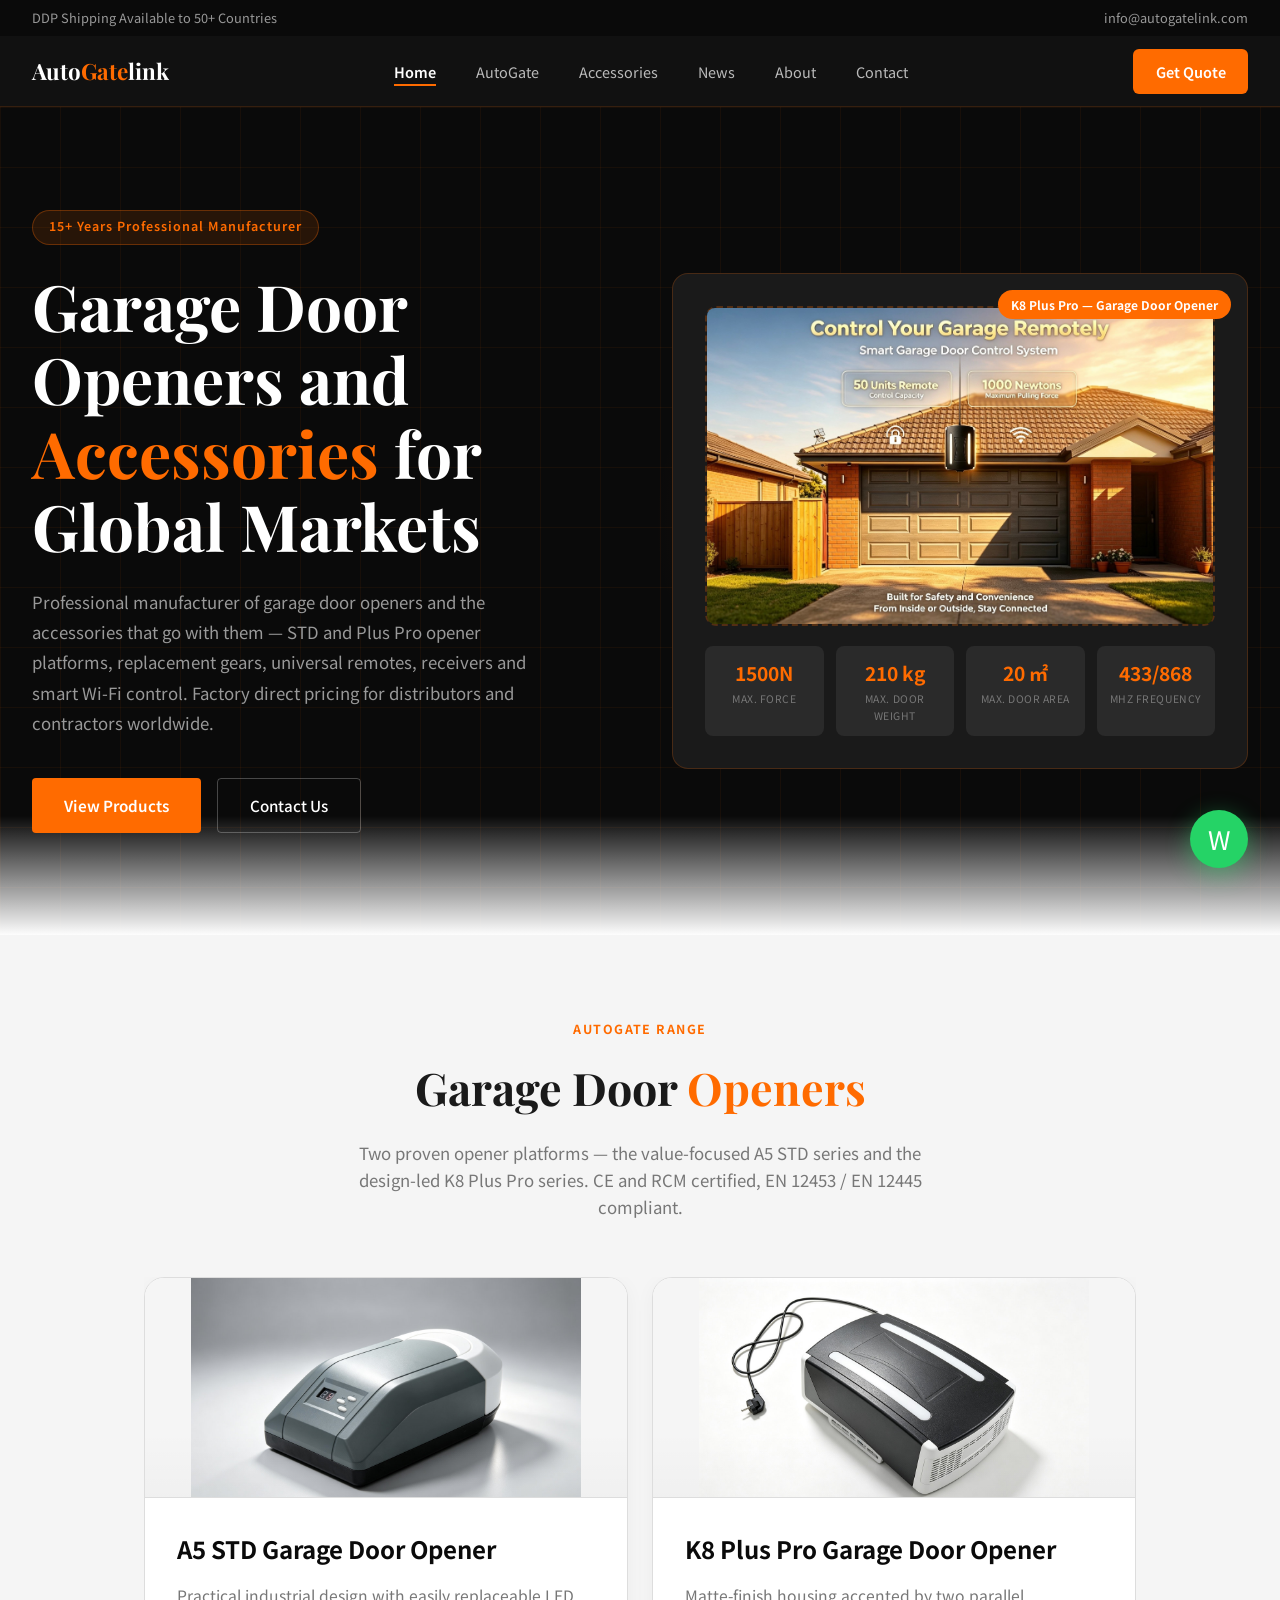
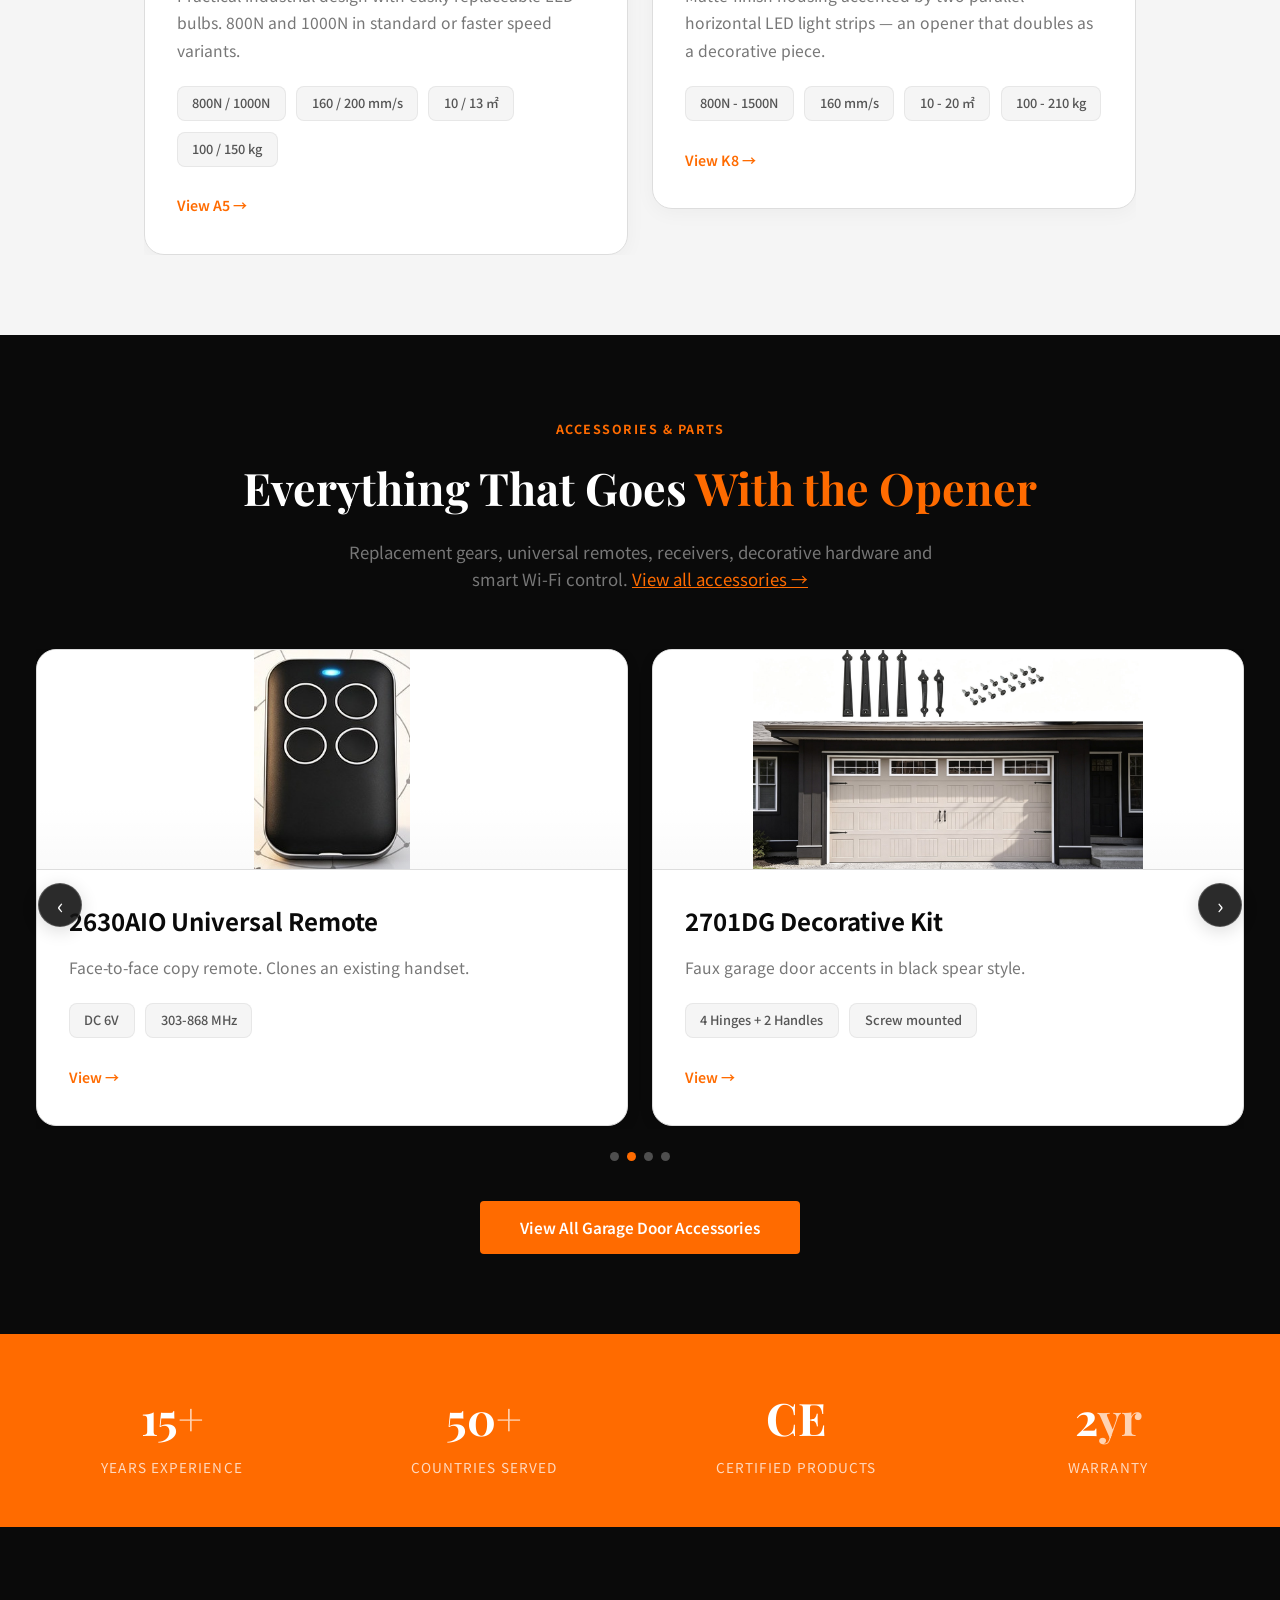
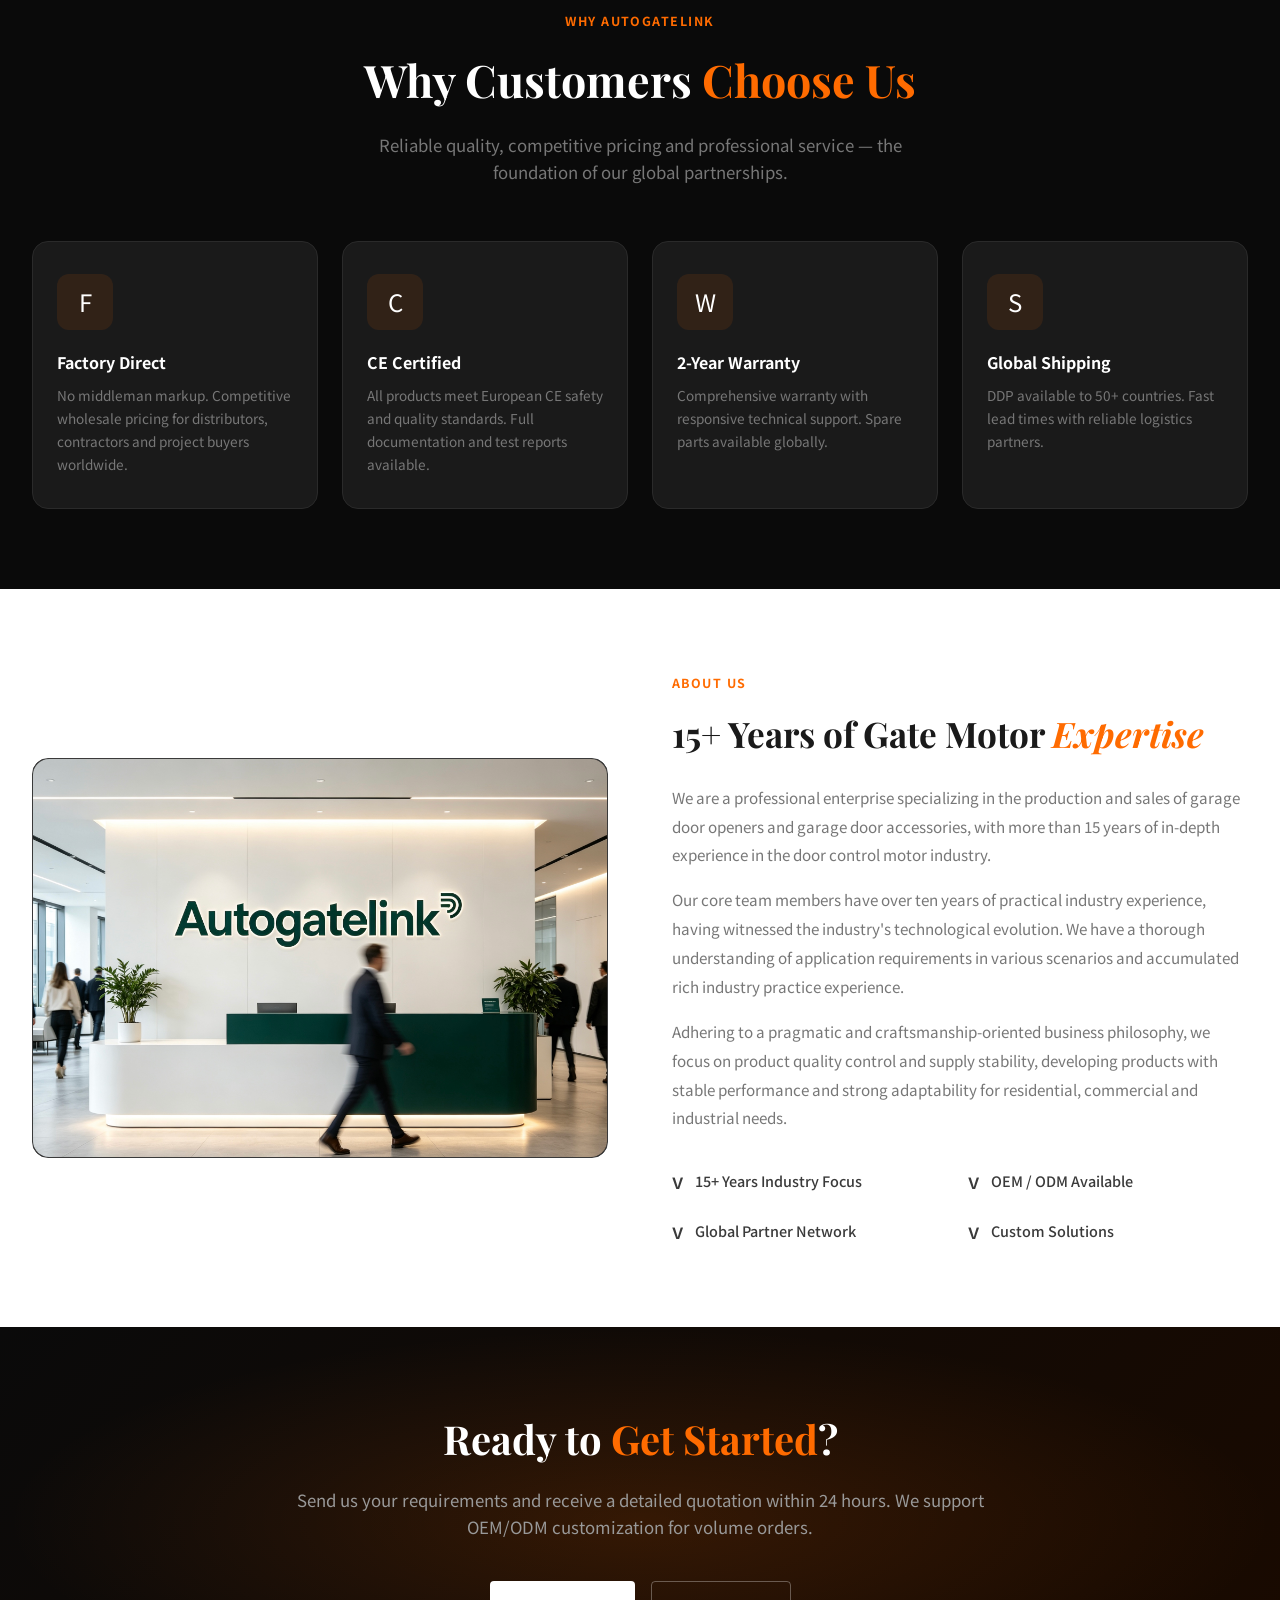
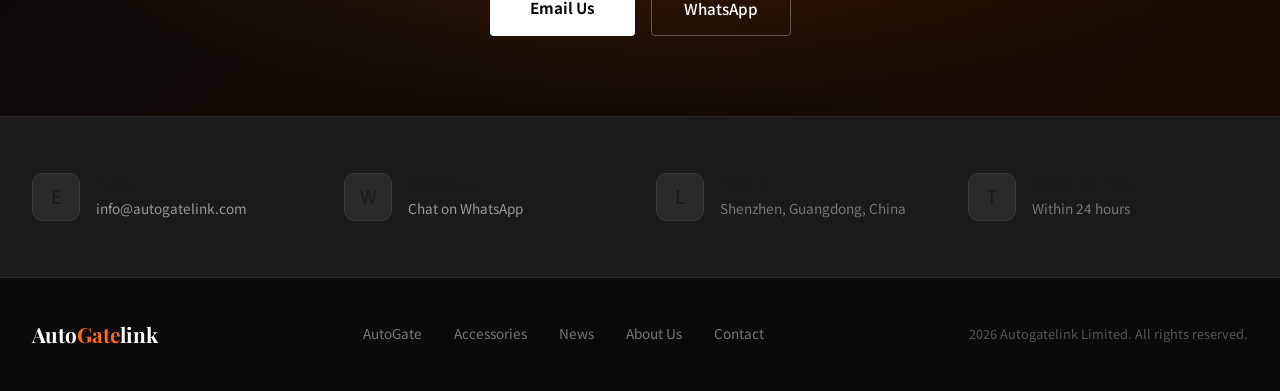
==== commit 90701321: "modify pic modify pic" ====
--- a/index.html
+++ b/index.html
@@ -304,7 +304,7 @@
                 <div class="hero-product-card">
                     <span class="hero-model-tag">K8 Plus Pro &mdash; Garage Door Opener</span>
                     <div class="product-img-placeholder" style="background:#1a1a1a;">
-                        <img src="images/gate/K8/k8-main.jpg" alt="K8 Plus Pro garage door opener with two parallel LED light strips" style="width:100%;height:320px;object-fit:cover;object-position:center;border-radius:8px;">
+                        <img src="images/factory/container loading.jpg" alt="K8 Plus Pro garage door opener with two parallel LED light strips" style="width:100%;height:320px;object-fit:cover;object-position:center;border-radius:8px;">
                     </div>
                     <div class="hero-specs-row">
                         <div class="hero-spec">
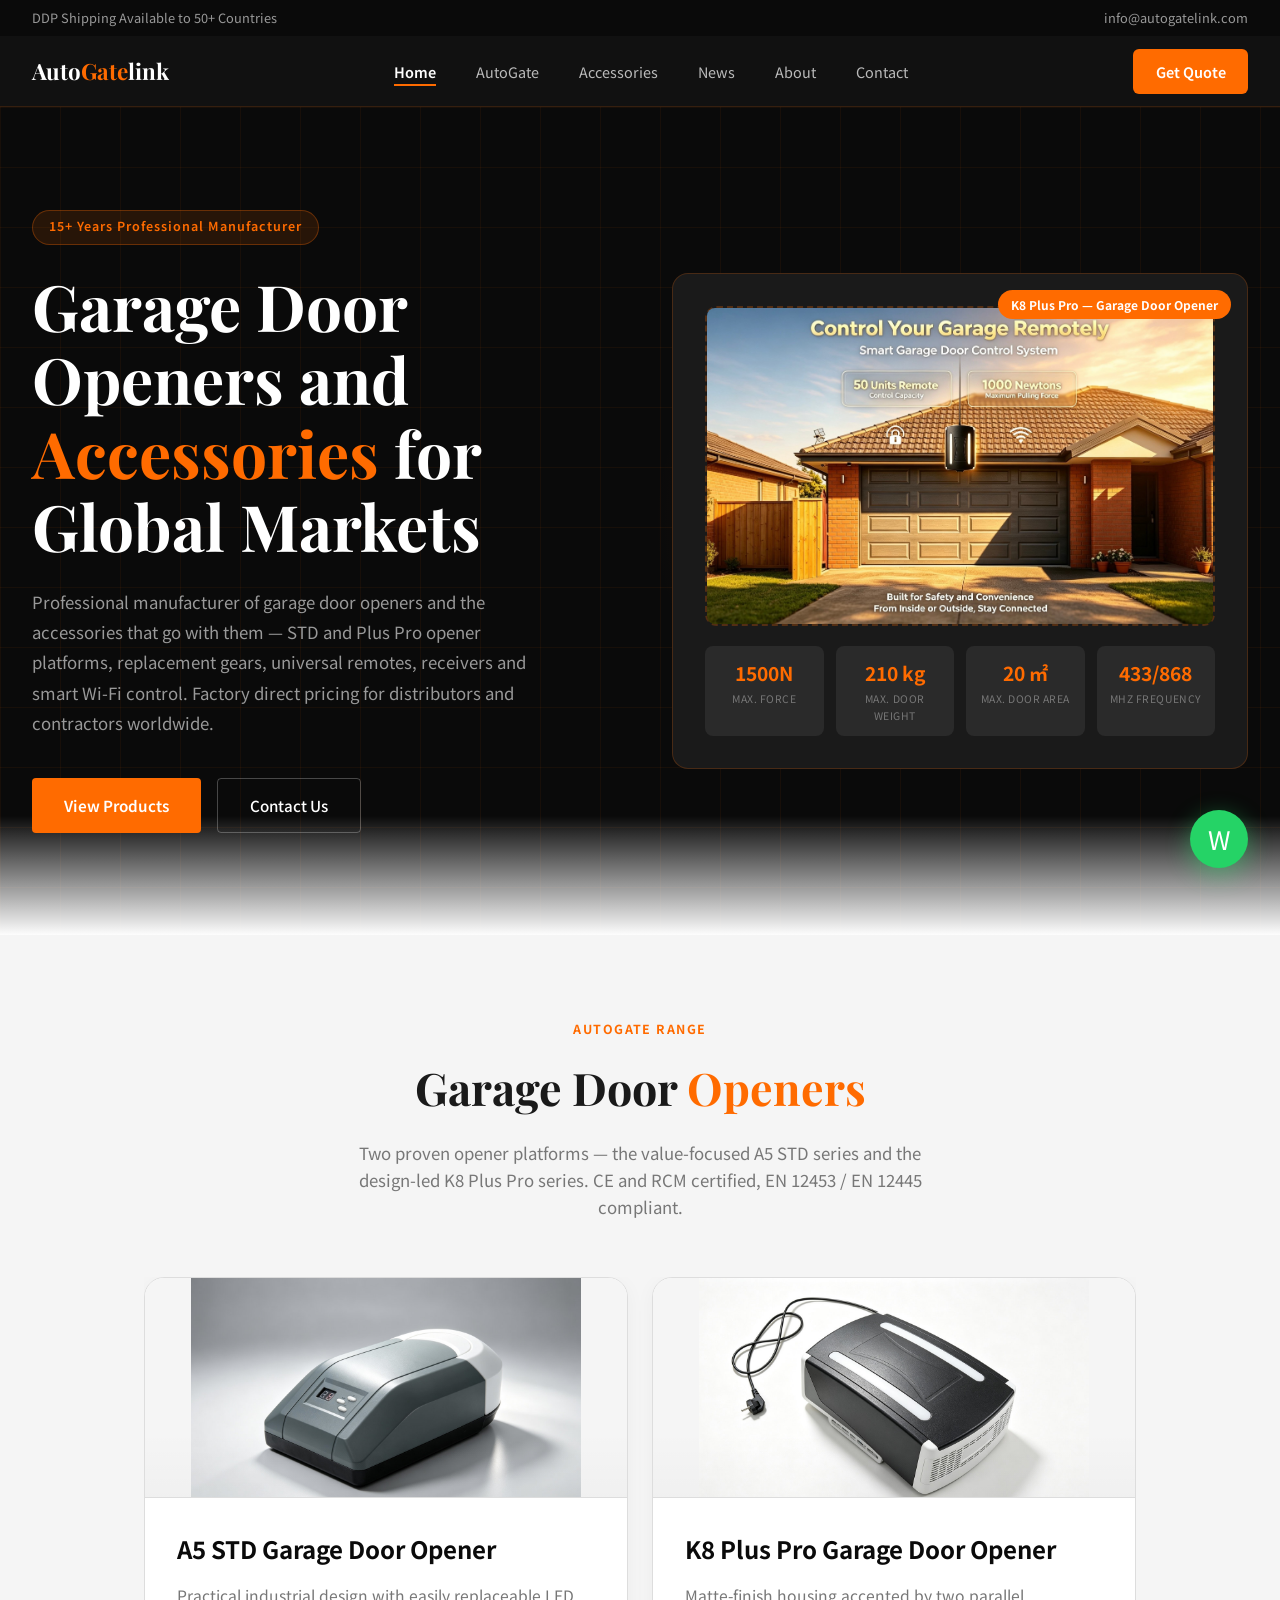
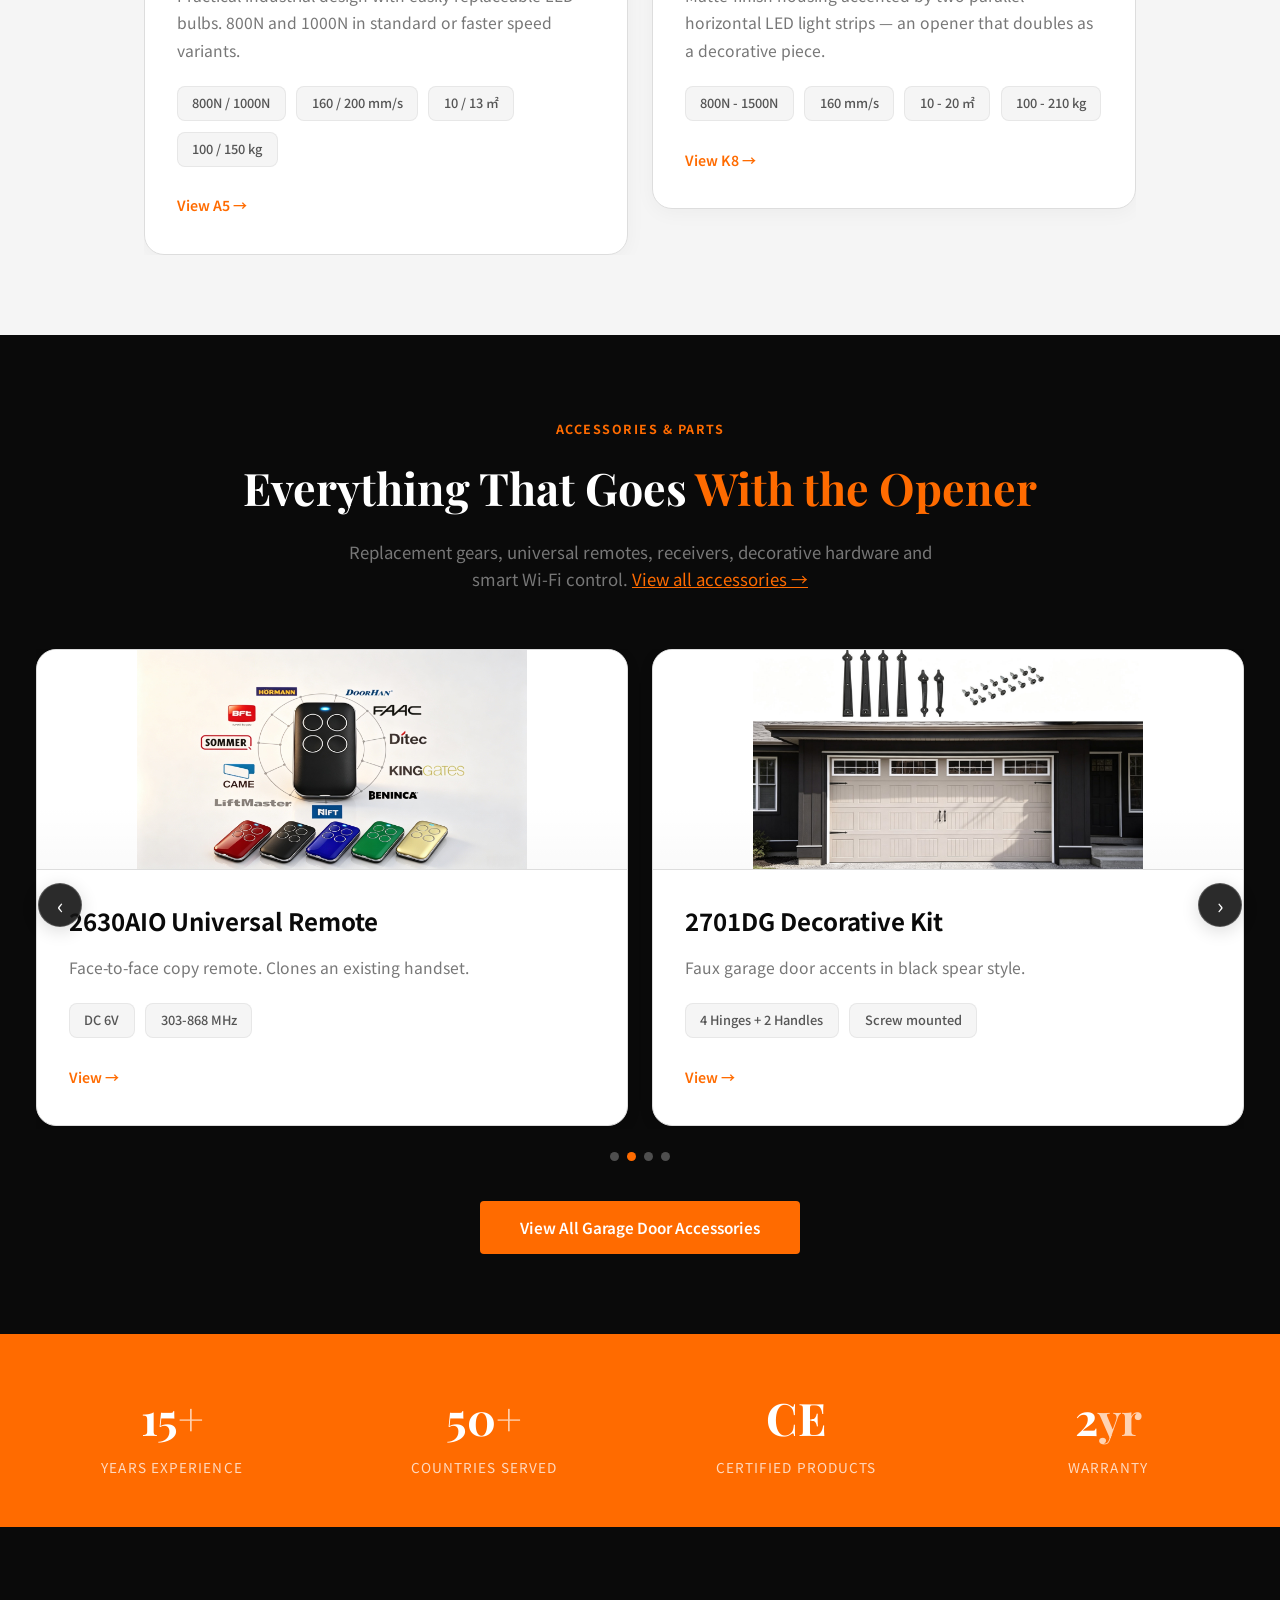
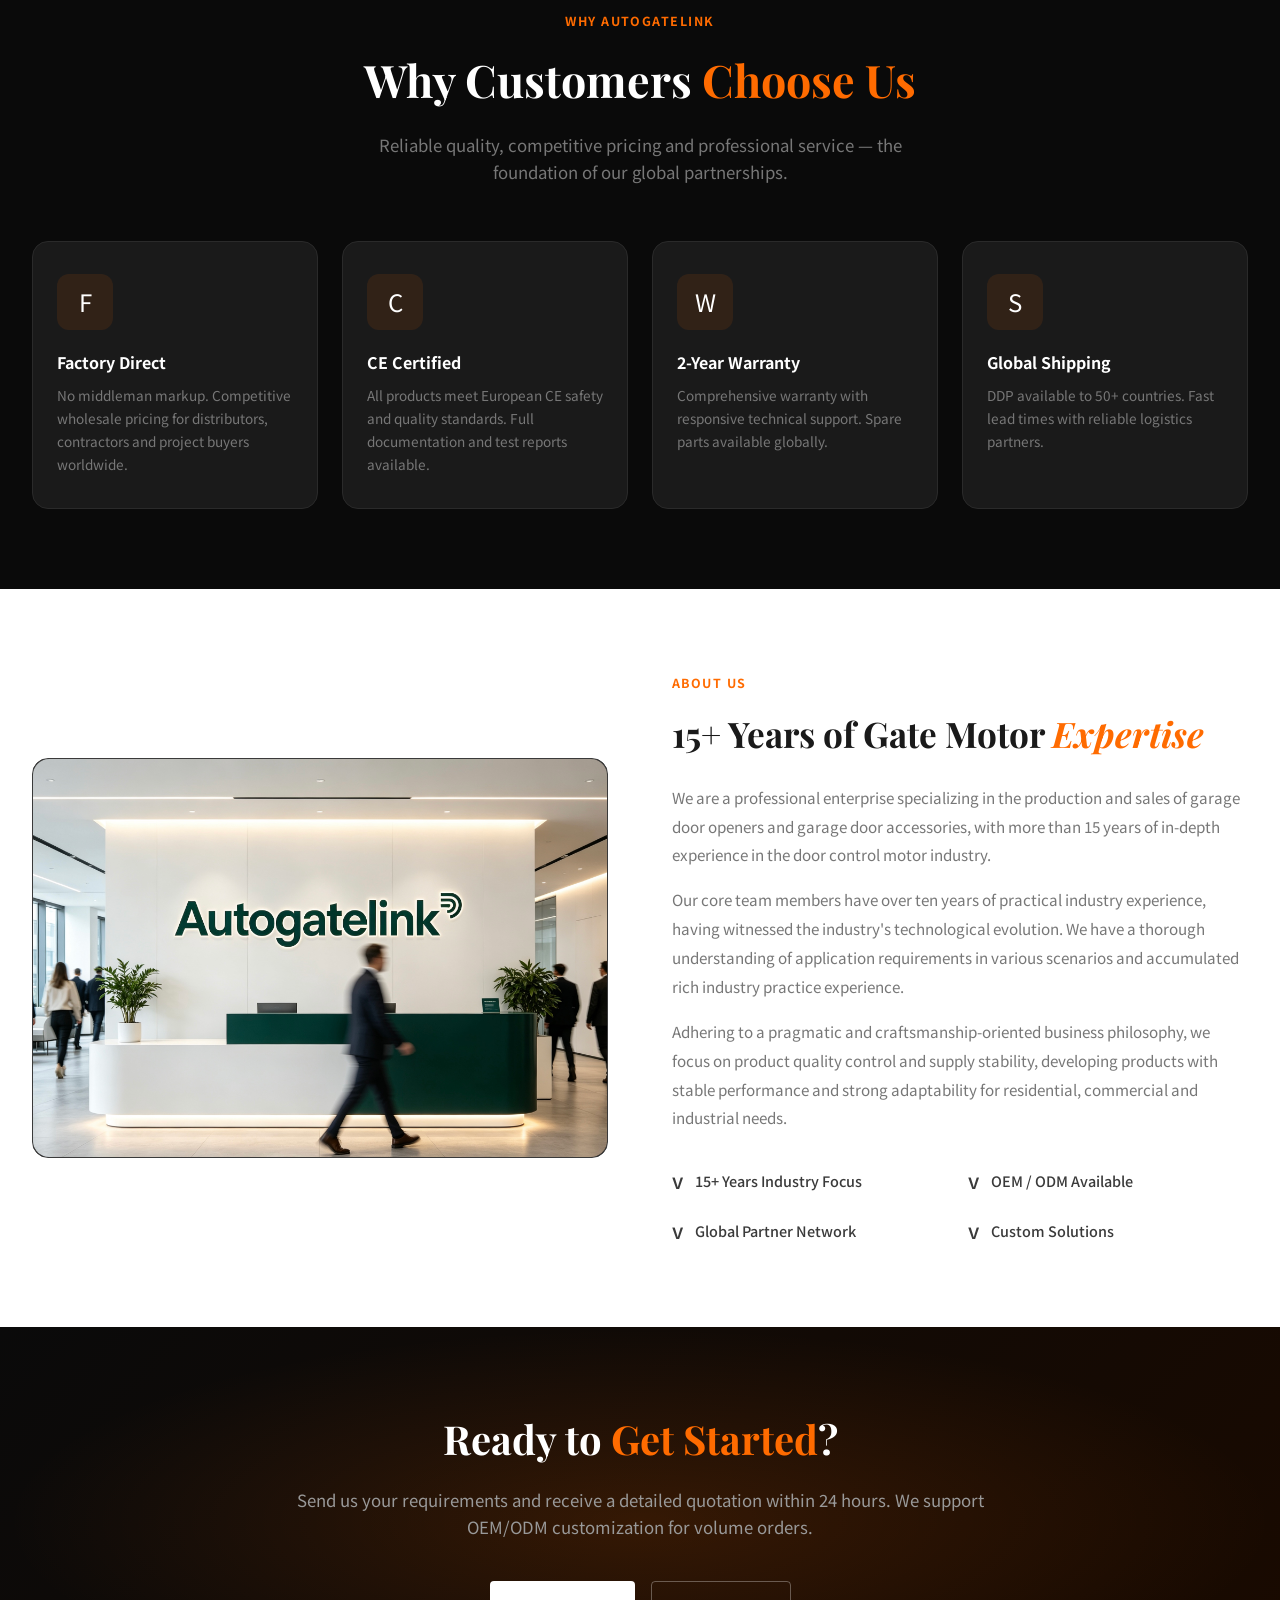
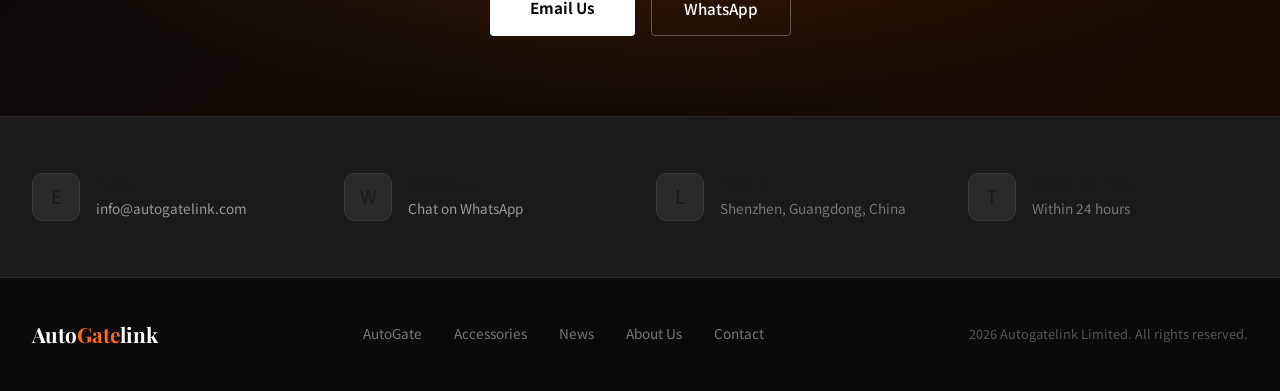
==== commit bedba95c: "modify bk modify bk" ====
--- a/index.html
+++ b/index.html
@@ -247,41 +247,41 @@
     </div>
 
     <!-- Navigation -->
-    <nav>
-    <div class="nav-inner">
-        <a href="index.html" class="logo">Auto<span>Gate</span>link</a>
-        <ul class="nav-links">
-            <li><a href="index.html" class="active">Home</a></li>
-            <li class="nav-item-dropdown">
-                <a href="products.html">AutoGate</a>
-                <div class="dropdown-menu">
-                    <a href="products.html#a5"><strong>A5</strong><br><span style="font-size:0.75rem;opacity:0.7">STD Garage Door Opener</span></a>
-                    <a href="products.html#k8"><strong>K8</strong><br><span style="font-size:0.75rem;opacity:0.7">Plus Pro Garage Door Opener</span></a>
-                    <div class="dropdown-divider"></div>
-                    <a href="contact.html">Request Custom Quote</a>
-                </div>
-            </li>
-            <li class="nav-item-dropdown">
-                <a href="accessories.html">Accessories</a>
-                <div class="dropdown-menu">
-                    <a href="accessories.html#gear-41c4220a"><strong>41C4220A Gear</strong><br><span style="font-size:0.75rem;opacity:0.7">Gear &amp; Sprocket Kit</span></a>
-                    <a href="accessories.html#rc-2630aio"><strong>2630AIO</strong><br><span style="font-size:0.75rem;opacity:0.7">Universal Multi-Frequency Remote</span></a>
-                    <a href="accessories.html#hw-2701dg"><strong>2701DG</strong><br><span style="font-size:0.75rem;opacity:0.7">Decorative Hinge &amp; Handle Kit</span></a>
-                    <a href="accessories.html#rx-9102"><strong>9102</strong><br><span style="font-size:0.75rem;opacity:0.7">Universal 2-CH Receiver</span></a>
-                    <a href="accessories.html#wifi-9103"><strong>9103</strong><br><span style="font-size:0.75rem;opacity:0.7">Wi-Fi Garage Door Opener</span></a>
-                    <div class="dropdown-divider"></div>
-                    <a href="contact.html">Request Custom Quote</a>
-                </div>
-            </li>
-            <li><a href="news.html">News</a></li>
-            <li><a href="about.html">About</a></li>
-            <li><a href="contact.html">Contact</a></li>
-        </ul>
-        <a href="contact.html" class="nav-quote">Get Quote</a>
-        <button class="nav-toggle" aria-label="Toggle navigation">
-            <span></span><span></span><span></span>
-        </button>
-    </div>
+    <nav>
+    <div class="nav-inner">
+        <a href="index.html" class="logo">Auto<span>Gate</span>link</a>
+        <ul class="nav-links">
+            <li><a href="index.html" class="active">Home</a></li>
+            <li class="nav-item-dropdown">
+                <a href="products.html">AutoGate</a>
+                <div class="dropdown-menu">
+                    <a href="products.html#a5"><strong>A5</strong><br><span style="font-size:0.75rem;opacity:0.7">STD Garage Door Opener</span></a>
+                    <a href="products.html#k8"><strong>K8</strong><br><span style="font-size:0.75rem;opacity:0.7">Plus Pro Garage Door Opener</span></a>
+                    <div class="dropdown-divider"></div>
+                    <a href="contact.html">Request Custom Quote</a>
+                </div>
+            </li>
+            <li class="nav-item-dropdown">
+                <a href="accessories.html">Accessories</a>
+                <div class="dropdown-menu">
+                    <a href="accessories.html#gear-41c4220a"><strong>41C4220A Gear</strong><br><span style="font-size:0.75rem;opacity:0.7">Gear &amp; Sprocket Kit</span></a>
+                    <a href="accessories.html#rc-2630aio"><strong>2630AIO</strong><br><span style="font-size:0.75rem;opacity:0.7">Universal Multi-Frequency Remote</span></a>
+                    <a href="accessories.html#hw-2701dg"><strong>2701DG</strong><br><span style="font-size:0.75rem;opacity:0.7">Decorative Hinge &amp; Handle Kit</span></a>
+                    <a href="accessories.html#rx-9102"><strong>9102</strong><br><span style="font-size:0.75rem;opacity:0.7">Universal 2-CH Receiver</span></a>
+                    <a href="accessories.html#wifi-9103"><strong>9103</strong><br><span style="font-size:0.75rem;opacity:0.7">Wi-Fi Garage Door Opener</span></a>
+                    <div class="dropdown-divider"></div>
+                    <a href="contact.html">Request Custom Quote</a>
+                </div>
+            </li>
+            <li><a href="news.html">News</a></li>
+            <li><a href="about.html">About</a></li>
+            <li><a href="contact.html">Contact</a></li>
+        </ul>
+        <a href="contact.html" class="nav-quote">Get Quote</a>
+        <button class="nav-toggle" aria-label="Toggle navigation">
+            <span></span><span></span><span></span>
+        </button>
+    </div>
 </nav>
 
     <!-- Hero -->
